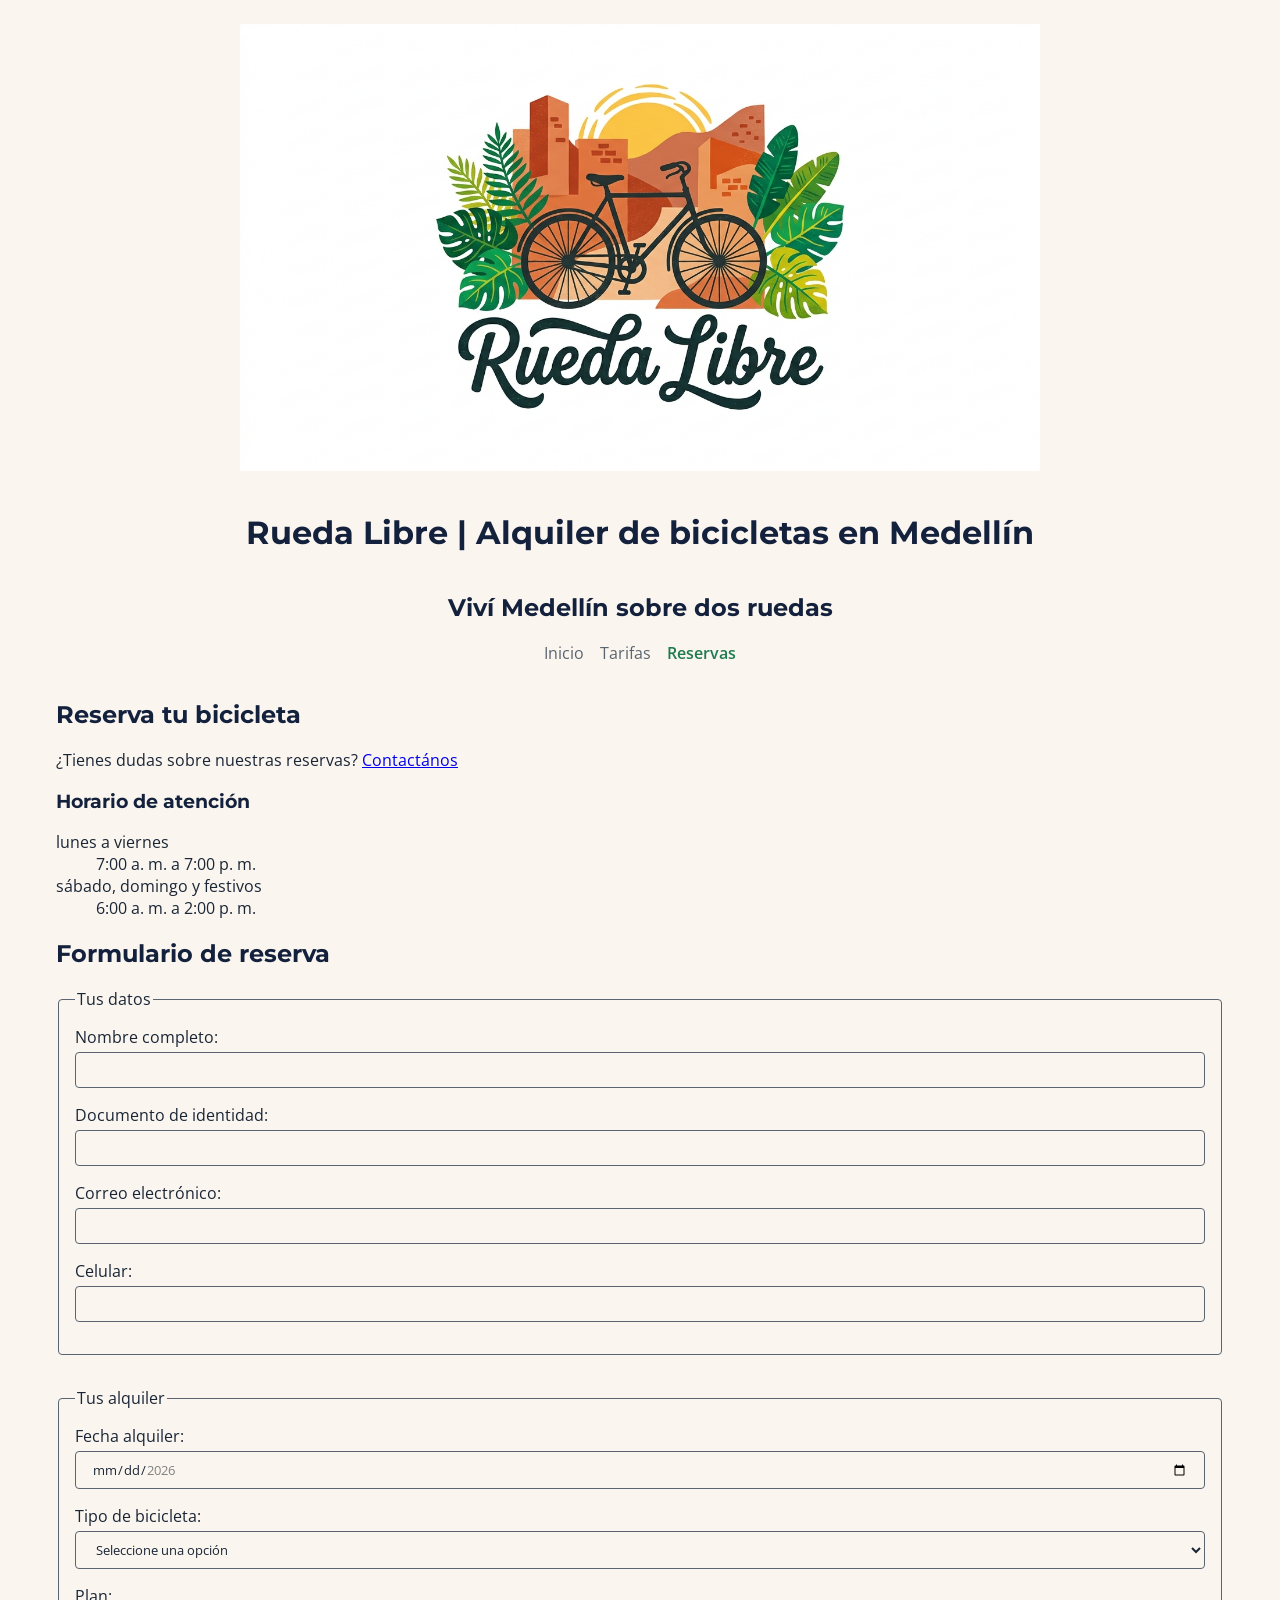
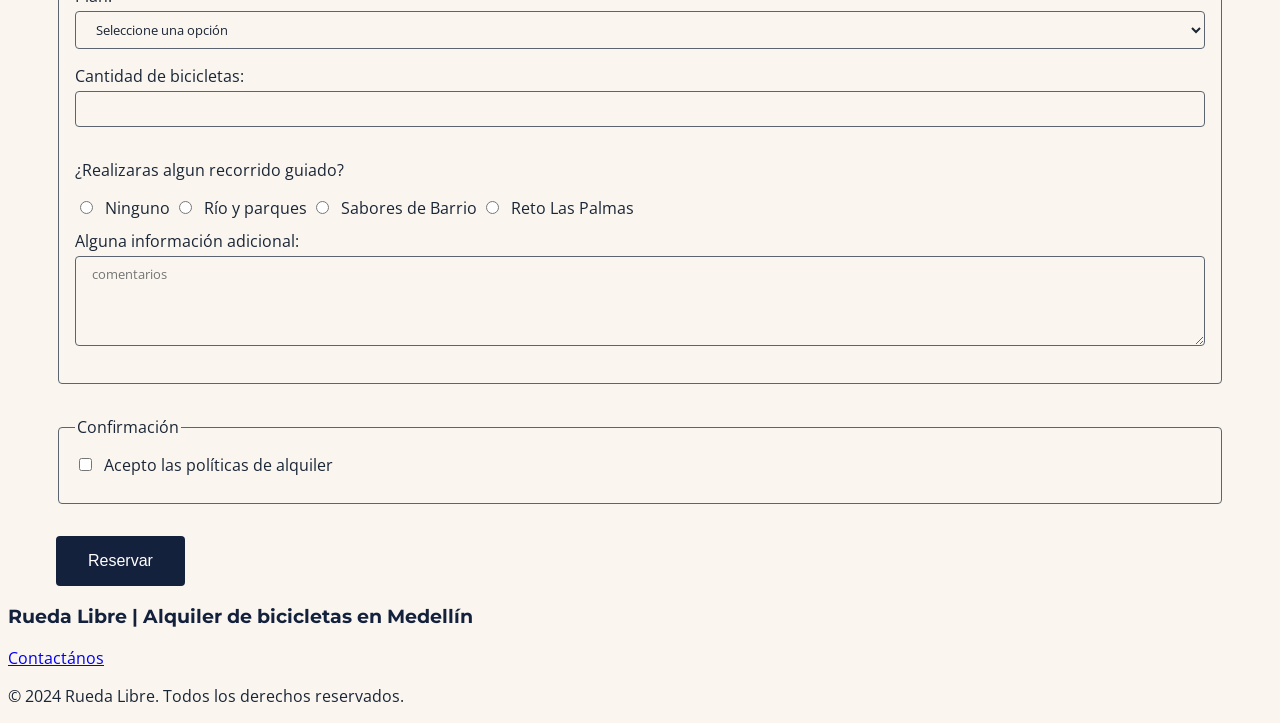
==== paginas/reservas.html @ 7e4975de "style: box-sizing, portada relativa, tarjetas de servicios, tablas, formulario, nav horizontal" ====
<!DOCTYPE html>
<html lang="es">
<head>
    <meta charset="UTF-8">
    <meta name="viewport" content="width=device-width, initial-scale=1.0">
    <meta name="description" content="Reservas de alquiler de bicicletas en Medellín">
    <title>Rueda Libre| Reservas</title>
    
    <!-- fuentes de Google Fonts -->
    <link rel="preconnect" href="https://fonts.googleapis.com">
    <link rel="preconnect" href="https://fonts.gstatic.com" crossorigin>
    <link href="https://fonts.googleapis.com/css2?family=Montserrat:ital,wght@700&family=Open+Sans:ital,wght@400;600&display=swap" rel="stylesheet">
    
    <!-- enlace hoja de estilos -->
    <link rel="stylesheet" href="../css/styles.css">
</head>
<body>
    <header class="portadasecundaria">
        <div>
            <img src="../img/logo.jpeg" alt="" class="logo">
        </div>
        <h1>Rueda Libre | Alquiler de bicicletas en Medellín</h1>
        <h2>Viví Medellín sobre dos ruedas</h2>
        <nav id="menu">
            <ul>
                <li><a href="../index.html">Inicio</a></li>
                <li><a href="../paginas/tarifas.html">Tarifas</a></li>
                <li><a href="../paginas/reservas.html" class="activo">Reservas</a></li>
            </ul>
        </nav>
    </header>

    <main>
        <section>
            <header>
                <h2>Reserva tu bicicleta</h2>
            </header>
            <p>¿Tienes dudas sobre nuestras reservas? <a href="mailto:info@ruedalibre.com">Contactános</a></p>
            <h3>Horario de atención</h3>
            <dl>
                <dt>lunes a viernes</dt>
                <dd>7:00 a. m. a 7:00 p. m.</dd>
                <dt>sábado, domingo y festivos</dt>
                <dd>6:00 a. m. a 2:00 p. m.</dd>
            </dl>
        </section>
        <section>
            <header>
                <h2>Formulario de reserva</h2>
            </header>
            <form method="post" action="#">
                <fieldset>
                    <legend>Tus datos</legend>
                    <label for="nombre">Nombre completo:</label>
                    <input type="text" id="nombre" name="nombre" required minlength="3"><br>
                    <label for="documento">Documento de identidad:</label>
                    <input type="text" inputmode="numeric" id="documento" name="documento" required minlength="6" maxlength="10" pattern="[0-9]{6,10}" title="Debe tener entre 6 y 10 dígitos numéricos"><br>
                    <label for="email">Correo electrónico:</label>
                    <input type="email" id="email" name="email" required>
                    <label for="celular">Celular:</label>
                    <input type="tel" id="celular" name="celular" required maxlength="10" pattern="3[0-9]{9}" title="Debe comenzar con 3 y tener 10 dígitos numéricos">
                </fieldset>
                 <fieldset>
                    <legend>Tus alquiler</legend>
                    <label for="fecha">Fecha alquiler:</label>
                    <input type="date" id="fecha" name="fecha" required min="2026-11-01" max="2026-12-31"><br>
                    <label for="bicicleta">Tipo de bicicleta:</label>
                    <select id="bicicleta" name="bicicleta" required>
                    <option value="">Seleccione una opción</option>
                    <option value="urbana">Bicicleta urbana</option>
                    <option value="montaña">Bicicleta de montaña</option>
                    <option value="electrica">Bicicleta eléctrica</option>
                    </select><br>
                    <label for="plan">Plan:</label>
                    <select id="plan" name="plan" required>
                    <option value="">Seleccione una opción</option>
                    <option value="hora">Plan por hora</option>
                    <option value="mediodia">Plan por medio día (4h)</option>
                    <option value="dia">Plan por día</option>
                    </select>
                    <label for="cantidad">Cantidad de bicicletas:</label>
                    <input type="number" id="cantidad" name="cantidad" required min="1" max="6"><br>
                    
                    <p>¿Realizaras algun recorrido guiado?</p>
                    <input type="radio" id="ninguno" name="recorrido" value="ninguno" required>
                    <label for="ninguno">Ninguno</label>
                    <input type="radio" id="rioyparques" name="recorrido" value="rioyparques">
                    <label for="rioyparques">Río y parques</label>
                    <input type="radio" id="SaboresdeBarrio" name="recorrido" value="SaboresdeBarrio">
                    <label for="SaboresdeBarrio">Sabores de Barrio</label>
                    <input type="radio" id="RetoLasPalmas" name="recorrido" value="RetoLasPalmas">
                    <label for="RetoLasPalmas">Reto Las Palmas</label>

                    <label for="Comentarios">Alguna información adicional:</label>
                    <textarea id="Comentarios" name="comentarios" rows="4" cols="50" placeholder="comentarios" maxlength="300"></textarea>
                </fieldset>
                <fieldset>
                    <legend>Confirmación</legend>
                    <input type="checkbox" id="confirmacion" name="confirmacion" value="acepto" required title="Debes aceptar las políticas de alquiler para continuar">
                    <label for="confirmacion">Acepto las políticas de alquiler</label>
                </fieldset>
                <button type="submit">Reservar</button>

    </main>

    <footer>
        
        <h3>Rueda Libre | Alquiler de bicicletas en Medellín</h3>
        <p><a href="mailto:info@ruedalibre.com">Contactános</a></p>
        <p>© 2024 Rueda Libre. Todos los derechos reservados.</p>
        
    </footer>
    
</body>
</html>
---- css/styles.css ----
:root {
  /* Colores */
  --color-fondo: #FAF6EF;
  --color-titulos: #14213D;
  --color-texto-principal: #1A2536;
  --color-boton-principal: #1E7A4F;
  --color-boton-secundario: #F39A2B;
  --color-enlaces: #5B6470;
  --color-texto-secundario: #5B6470;

  /* familias tipográficas */
  --fuente-titulos: "Montserrat", sans-serif;
  --fuente-textos: "Open Sans", sans-serif;

  /* Espaciado: tres tamaños en rem */
  --espacio-pequeno: 0.5rem;
  --espacio-mediano: 1rem;
  --espacio-grande: 2rem;
}

*, *::before, *::after {
  box-sizing: border-box;
}

body {
    font-family: var(--fuente-textos);
    font-weight: 400;
    color: var(--color-texto-principal);
    background-color: var(--color-fondo);
}

/* limita el ancho del main y lo centra */
main{
    max-width: 75rem;
    margin-left: auto;
    margin-right: auto;
    padding-left: var(--espacio-mediano);
    padding-right: var(--espacio-mediano);
}

.portada{
    min-height: 70vh; /* limita el ancho del main y lo centra */
    display: flex;
    flex-direction: column;
    justify-content: space-between;
    align-items: center;
    padding: var(--espacio-grande) 0;
    text-align: center;
}

.logo{
    max-width: 50rem;
    height: auto;
    margin-bottom: var(--espacio-mediano);
}

.portadasecundaria{
    display: flex;
    flex-direction: column;
    justify-content: space-between;
    align-items: center;
    padding: var(--espacio-mediano) 0;
    text-align: center;
}

h1, h2, h3, h4, h5, h6 {
    font-family: var(--fuente-titulos);
    font-weight: 700;
    color: var(--color-titulos);
}

/* estilizacion del menu nav */
#menu ul {
  display: flex;
  flex-direction: row;
  justify-content: center;
  align-items: center;
  gap: var(--espacio-mediano);
  list-style: none;
  padding: 0;
  margin: 0;
}

#menu a { 
    color: var(--color-enlaces);
    text-decoration: none;
    transition: color 0.3s ease;
 }

#menu a.activo { 
    color: var(--color-boton-principal); 
    font-weight: 600; 
}

#menu a:hover { 
    color: var(--color-boton-principal); 
}

#menu a:focus{
    outline: 2px solid var(--color-boton-principal);
    outline-offset: 3px;
    color: var(--color-boton-principal);
}

/* tarjetas de servicio */
.servicio {
  border: 3px solid var(--color-boton-principal); 
  border-radius: 8px;                             
  padding: var(--espacio-mediano);                
  margin-bottom: var(--espacio-grande);           
  background-color: var(--color-fondo);
  overflow: hidden;                               /* Asegura que los elementos internos respeten los bordes redondeados */
  box-shadow: 0 4px 6px rgba(0, 0, 0, 0.05);      /* sombra ligera para darle profundidad */
}

.servicio img{
  width: 100%;       /* Ocupa todo el ancho de la tarjeta */
  height: auto;      /* Mantiene la proporción para que no se deforme */
  display: block;
  border-radius: 4px; 
  margin-bottom: var(--espacio-pequeno); /* Separación entre la imagen y el texto de la tarjeta */
}

/* tablas*/
table {
  width: 100%;
  border-collapse: collapse; /* Une los bordes dobles de la tabla en una sola línea*/
  margin-bottom: var(--espacio-grande);
  font-family: inherit; /* Hereda la fuente del body */
}

th, td {
  padding: var(--espacio-pequeno) var(--espacio-mediano);
  border: 1px solid var(--color-texto-secundario);       
  text-align: center;                                   
}

th {
  background-color: var(--color-titulos);
  color: #fff;                                        
  font-weight: bold;
}

caption {
  display: none;
}

/* Reservar ahora */

.btn-reservar {
    display: inline-block;
    padding: var(--espacio-pequeno) var(--espacio-mediano);
    background-color: var(--color-boton-principal);
    color: #fff;
    text-decoration: none;
    font-weight: 600;
    border-radius: 4px;
    transition: background-color 0.3s ease;
}

.btn-reservar:hover {
    background-color: var(--color-boton-secundario);
    color: var(--color-texto-principal);
    transform: traslateY(-2px);
}

.btn-reservar:focus {
    outline: 2px solid var(--color-boton-principal);
    outline-offset: 3px;
    background-color: var(--color-boton-secundario);
    color: var(--color-texto-principal);
}

/* campos formulario */
input, select, textarea {
    width: 100%;
    padding: var(--espacio-pequeno) var(--espacio-mediano);
    margin-bottom: var(--espacio-mediano);
    border: 1px solid var(--color-texto-secundario);
    border-radius: 4px;
    font-family: var(--fuente-textos);
    background-color: var(--color-fondo);
    color: var(--color-texto-principal);
    transition: border-color 0.3s ease, box-shadow 0.3s ease;    
}

input[type="radio"],
input[type="checkbox"] {
  width: auto;
  margin-right: 8px; /* Espacio entre el circulito y el texto */
  cursor: pointer;
}

input:focus, textarea:focus, select:focus {
  outline: none; /* Quitamos el contorno por defecto del navegador */
  border-color: var(--color-boton-principal);
  box-shadow: 0 0 0 3px rgba(30, 122, 79, 0.2); /* Sombra exterior de reemplazo */
}

label {
  display: block;
  margin-bottom: 0.25rem;
}

input[type="radio"] + label,
input[type="checkbox"] + label {
  display: inline;
  font-weight: normal; 
}


fieldset {
  margin-bottom: var(--espacio-grande);
  padding: var(--espacio-mediano);
  border: 1px solid var(--color-texto-secundario);
  border-radius: 4px;
}

button[type="submit"] {
  padding: var(--espacio-mediano) var(--espacio-grande);
  background-color: var(--color-titulos);
  color: #FFFFFF;
  border: none;
  border-radius: 4px;
  font-size: 1rem;
  cursor: pointer;
}
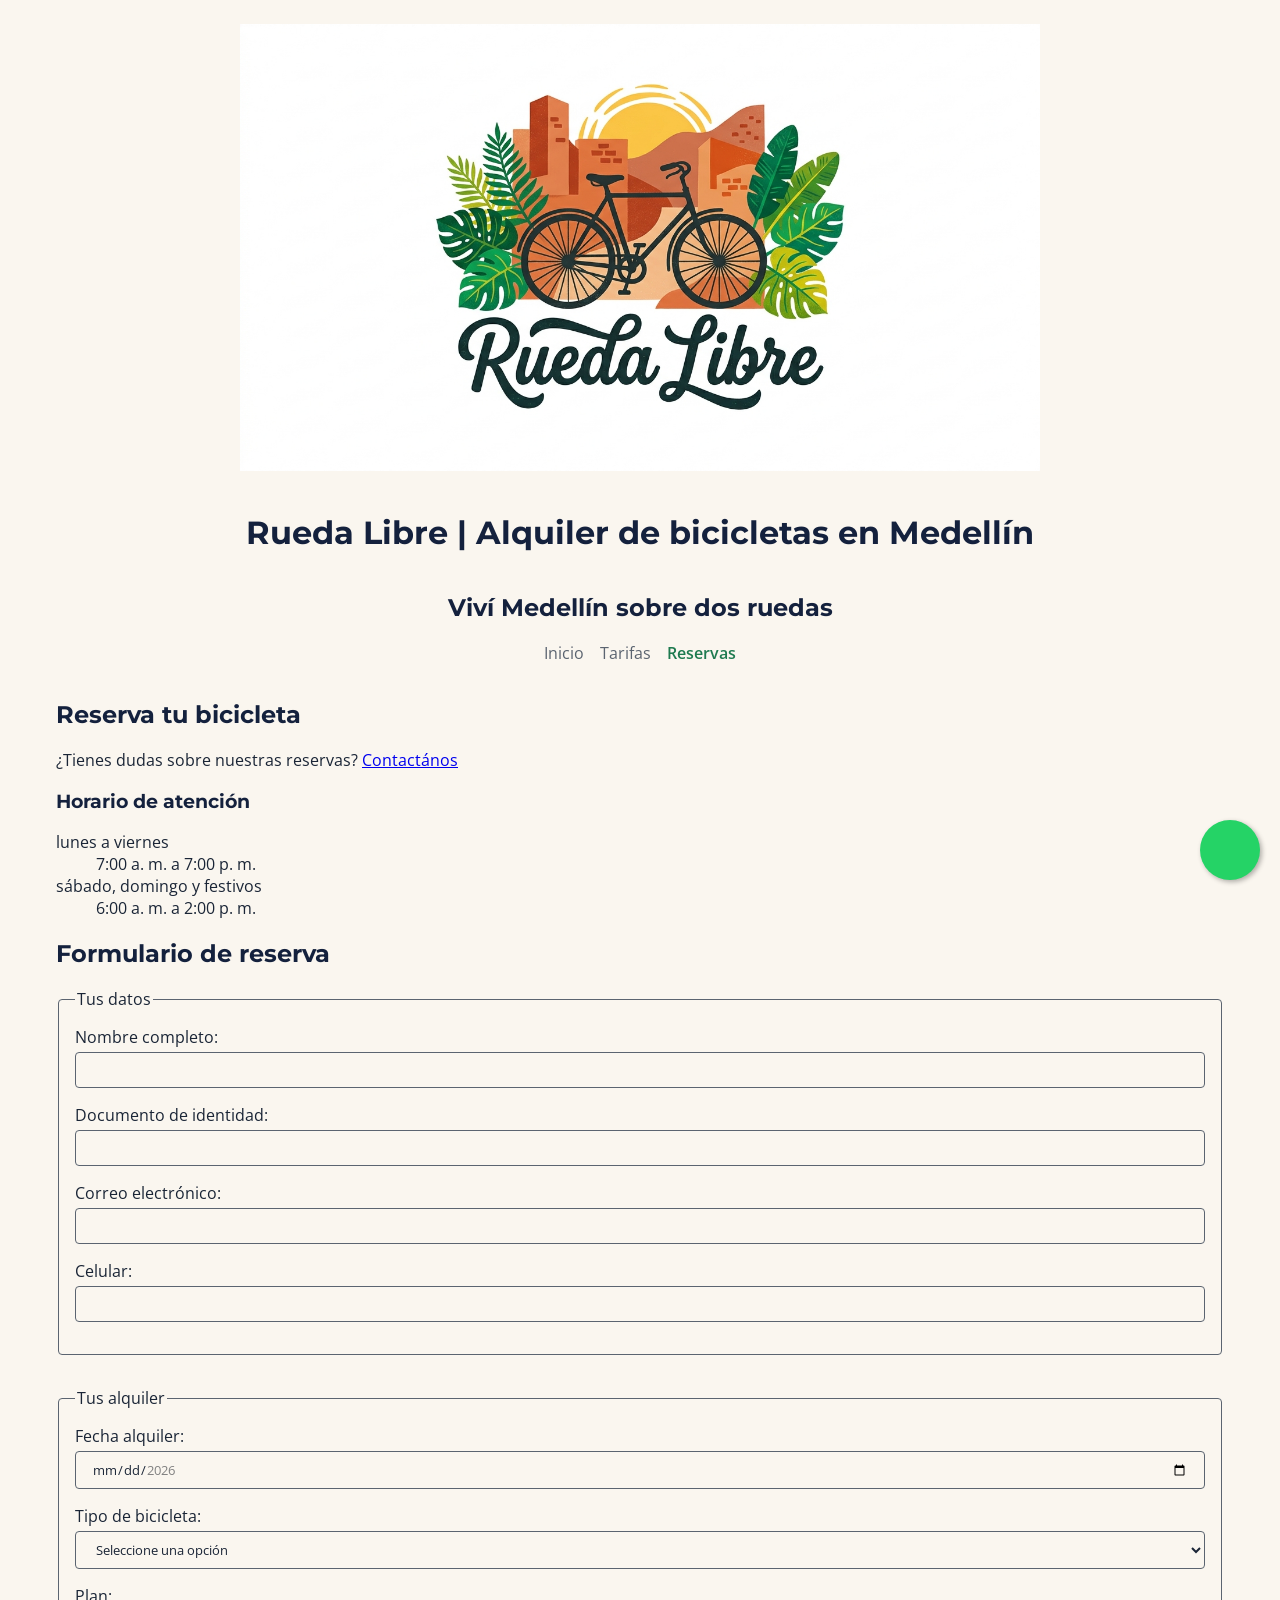
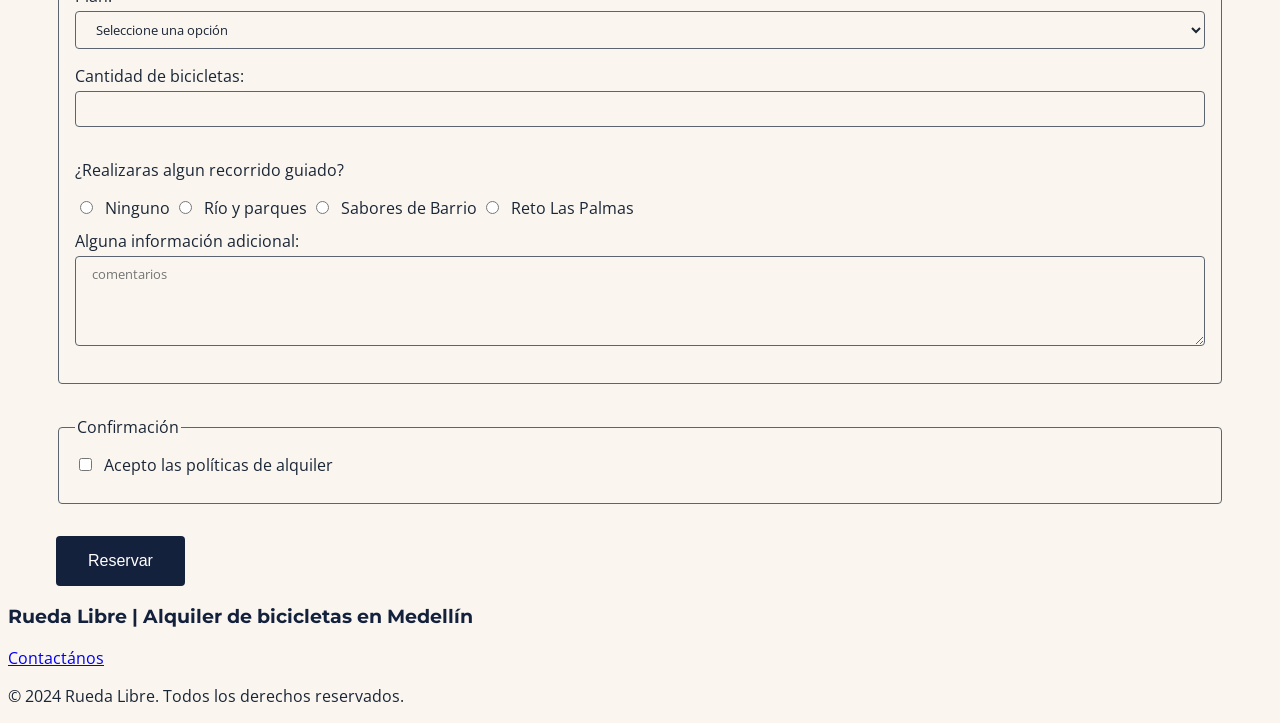
==== commit bd3b829b: "style:etiqueta nuevo, btn-whatsapp, ajustes finales lanzamiento" ====
--- a/paginas/reservas.html
+++ b/paginas/reservas.html
@@ -100,16 +100,12 @@
                     <label for="confirmacion">Acepto las políticas de alquiler</label>
                 </fieldset>
                 <button type="submit">Reservar</button>
-
     </main>
-
+    <a href="https://wa.me/573000000000" target="_blank" class="btn-whatsapp" rel="noopener noreferrer"><i class="fab fa-whatsapp"></i></a>
     <footer>
-        
         <h3>Rueda Libre | Alquiler de bicicletas en Medellín</h3>
         <p><a href="mailto:info@ruedalibre.com">Contactános</a></p>
         <p>© 2024 Rueda Libre. Todos los derechos reservados.</p>
-        
     </footer>
-    
 </body>
 </html>
--- a/css/styles.css
+++ b/css/styles.css
@@ -132,7 +132,7 @@
 th, td {
   padding: var(--espacio-pequeno) var(--espacio-mediano);
   border: 1px solid var(--color-texto-secundario);       
-  text-align: center;                                   
+  text-align: left;                                   
 }
 
 th {
@@ -143,6 +143,26 @@
 
 caption {
   display: none;
+}
+
+#celda_bicicleta_electrica {
+ position: relative;
+ display: flex;
+ align-items: center;
+ justify-content: space-between;
+}
+
+#nuevo {
+  display: inline-block;
+  padding: var(--espacio-pequeno) var(--espacio-mediano);
+  background-color: var(--color-boton-secundario);
+  position: static;
+  transform: none; 
+  text-decoration: none;
+  font-weight: 600;
+  border-radius: 4px;
+  transition: background-color 0.3s ease;
+
 }
 
 /* Reservar ahora */
@@ -171,6 +191,37 @@
     color: var(--color-texto-principal);
 }
 
+.btn-whatsapp {
+    position: fixed;
+    width: 60px;
+    height: 60px;
+    bottom: 20px;
+    right: 20px;
+    background-color: #25d366; /* Color oficial de WhatsApp */
+    color: #ffffff;
+    border-radius: 50%;
+    text-align: center;
+    font-size: 35px;
+    box-shadow: 2px 2px 5px rgba(0, 0, 0, 0.3);
+    z-index: 1000; /* Asegura que esté por encima de otros elementos */
+    display: flex;
+    align-items: center;
+    justify-content: center;
+    text-decoration: none;
+    transition: all 0.3s ease;
+}
+
+.btn-whatsapp:hover {
+    background-color: var(--color-boton-secundario); 
+    transform: translateY(-2px);  /* Efecto de elevación */
+}
+
+.btn-whatsapp:focus {
+    outline: 2px solid var(--color-boton-principal);
+    outline-offset: 3px;
+    background-color: var(--color-boton-secundario);
+}
+
 /* campos formulario */
 input, select, textarea {
     width: 100%;
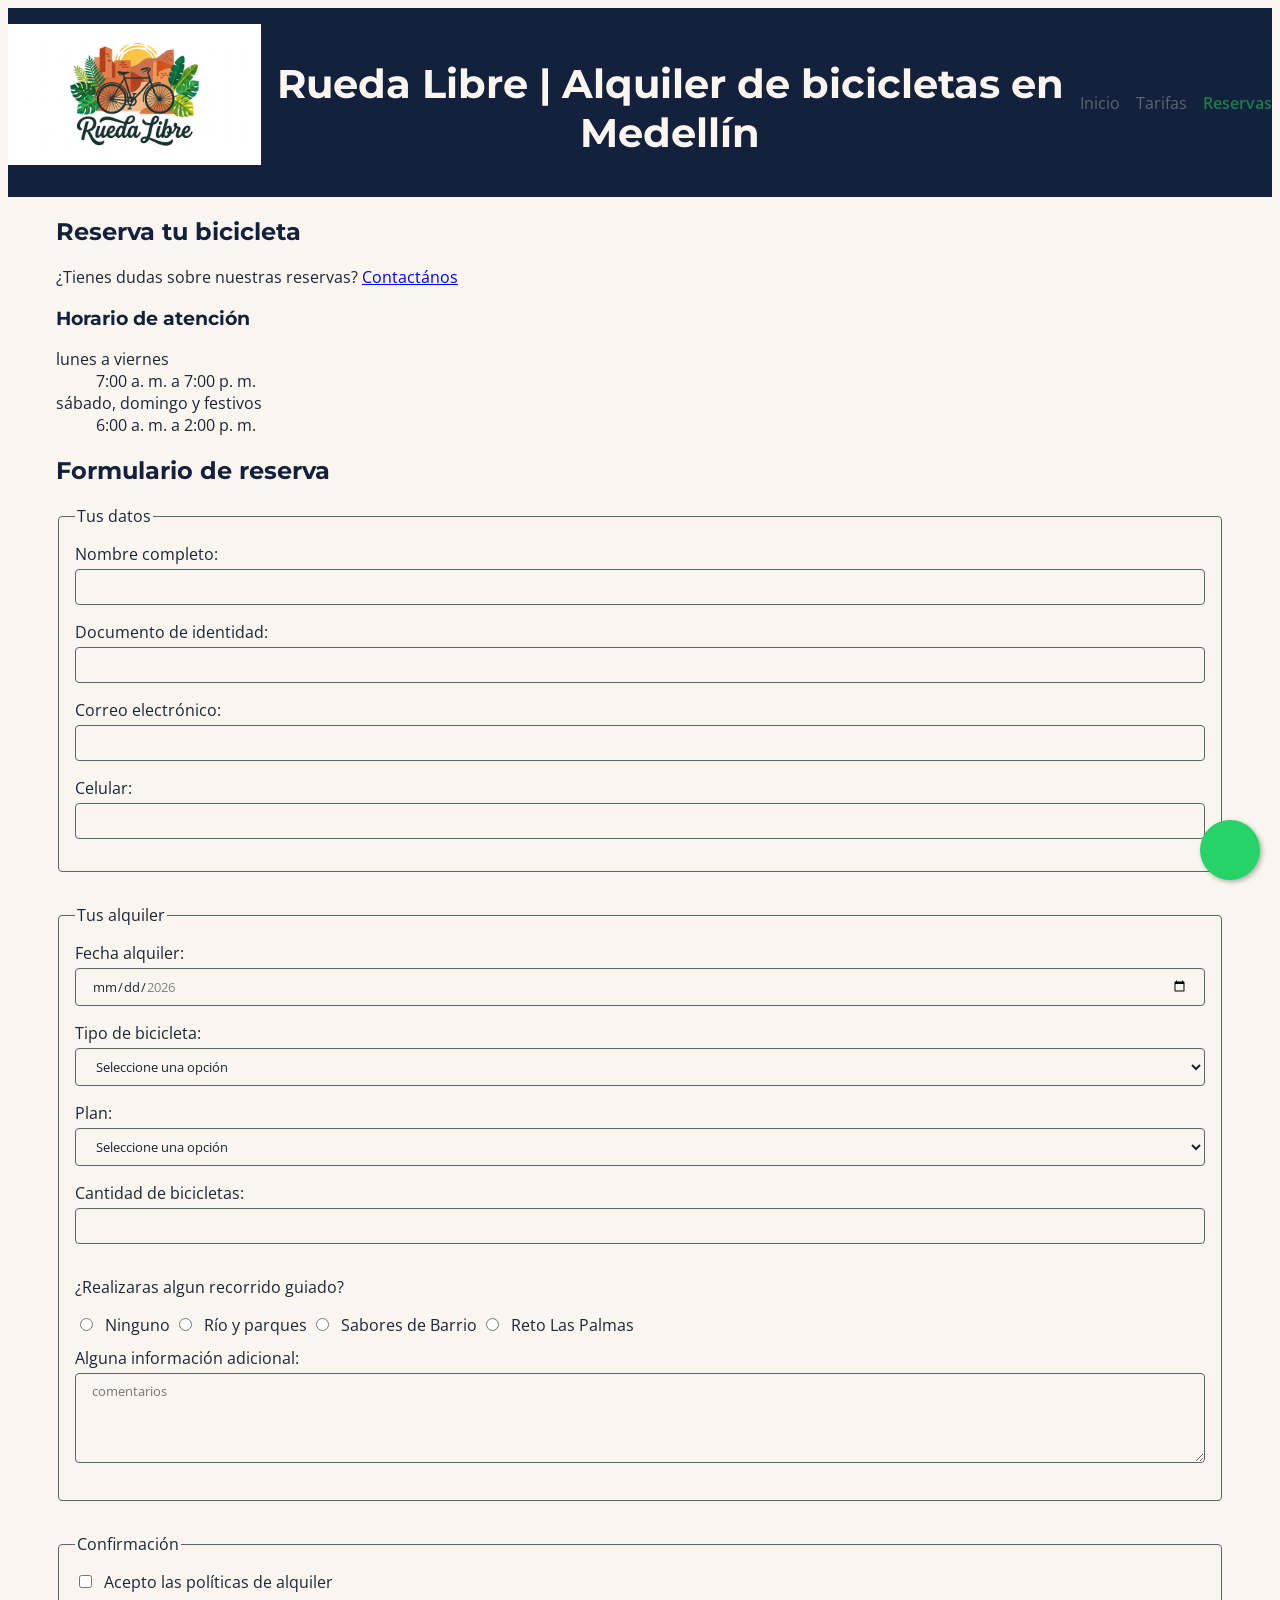
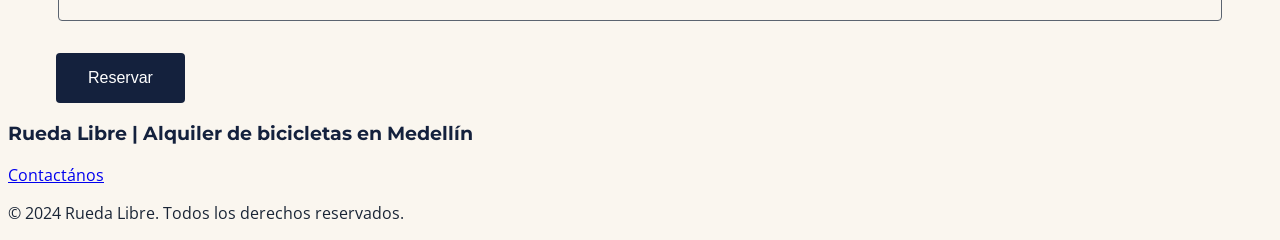
==== commit d0dbdb26: "style:portada" ====
--- a/paginas/reservas.html
+++ b/paginas/reservas.html
@@ -16,11 +16,8 @@
 </head>
 <body>
     <header class="portadasecundaria">
-        <div>
-            <img src="../img/logo.jpeg" alt="" class="logo">
-        </div>
+        <img src="../img/logo.jpeg" alt="" class="logo">
         <h1>Rueda Libre | Alquiler de bicicletas en Medellín</h1>
-        <h2>Viví Medellín sobre dos ruedas</h2>
         <nav id="menu">
             <ul>
                 <li><a href="../index.html">Inicio</a></li>
--- a/css/styles.css
+++ b/css/styles.css
@@ -18,16 +18,26 @@
   --espacio-grande: 2rem;
 }
 
+/* tema tamaños */
 *, *::before, *::after {
   box-sizing: border-box;
 }
 
+/* cuerpo general*/
 body {
     font-family: var(--fuente-textos);
     font-weight: 400;
     color: var(--color-texto-principal);
     background-color: var(--color-fondo);
 }
+
+/* estilo titulos*/
+h1, h2, h3, h4, h5, h6 {
+    font-family: var(--fuente-titulos);
+    font-weight: 700;
+    color: var(--color-titulos);
+}
+
 
 /* limita el ancho del main y lo centra */
 main{
@@ -38,36 +48,48 @@
     padding-right: var(--espacio-mediano);
 }
 
+/* Portadas principal y secundarias*/
 .portada{
-    min-height: 70vh; /* limita el ancho del main y lo centra */
+    min-height: 50vh; 
     display: flex;
-    flex-direction: column;
-    justify-content: space-between;
+    flex-direction: row;
+    justify-content: space-around;
     align-items: center;
-    padding: var(--espacio-grande) 0;
+    gap: var(--espacio-mediano);
+    padding: var(--espacio-grande) var(--espacio-mediano);
     text-align: center;
+    background-color: var(--color-titulos);
+}
+
+.portada h1{
+    color: #fff;
+    font-size: 2.5rem;
+    margin-bottom: var(--espacio-mediano);
 }
 
 .logo{
-    max-width: 50rem;
+    max-width: 20%;
     height: auto;
     margin-bottom: var(--espacio-mediano);
 }
 
 .portadasecundaria{
     display: flex;
-    flex-direction: column;
-    justify-content: space-between;
+    flex-direction: row;
+    justify-content: space-around;
     align-items: center;
     padding: var(--espacio-mediano) 0;
     text-align: center;
-}
-
-h1, h2, h3, h4, h5, h6 {
-    font-family: var(--fuente-titulos);
-    font-weight: 700;
-    color: var(--color-titulos);
-}
+    background-color: var(--color-titulos);
+}
+
+.portadasecundaria h1{
+    color: var(--color-fondo);
+    font-size: 2.5rem;
+    margin-bottom: var(--espacio-mediano);
+}
+
+
 
 /* estilizacion del menu nav */
 #menu ul {
@@ -145,6 +167,7 @@
   display: none;
 }
 
+/* etiqueta nueva en la tabla */
 #celda_bicicleta_electrica {
  position: relative;
  display: flex;
@@ -165,8 +188,9 @@
 
 }
 
-/* Reservar ahora */
-
+/* Botones*/
+
+/* boton Reservar ahora */
 .btn-reservar {
     display: inline-block;
     padding: var(--espacio-pequeno) var(--espacio-mediano);
@@ -191,6 +215,7 @@
     color: var(--color-texto-principal);
 }
 
+/* boton whatsApp*/
 .btn-whatsapp {
     position: fixed;
     width: 60px;
@@ -222,7 +247,7 @@
     background-color: var(--color-boton-secundario);
 }
 
-/* campos formulario */
+/* Formulario */
 input, select, textarea {
     width: 100%;
     padding: var(--espacio-pequeno) var(--espacio-mediano);
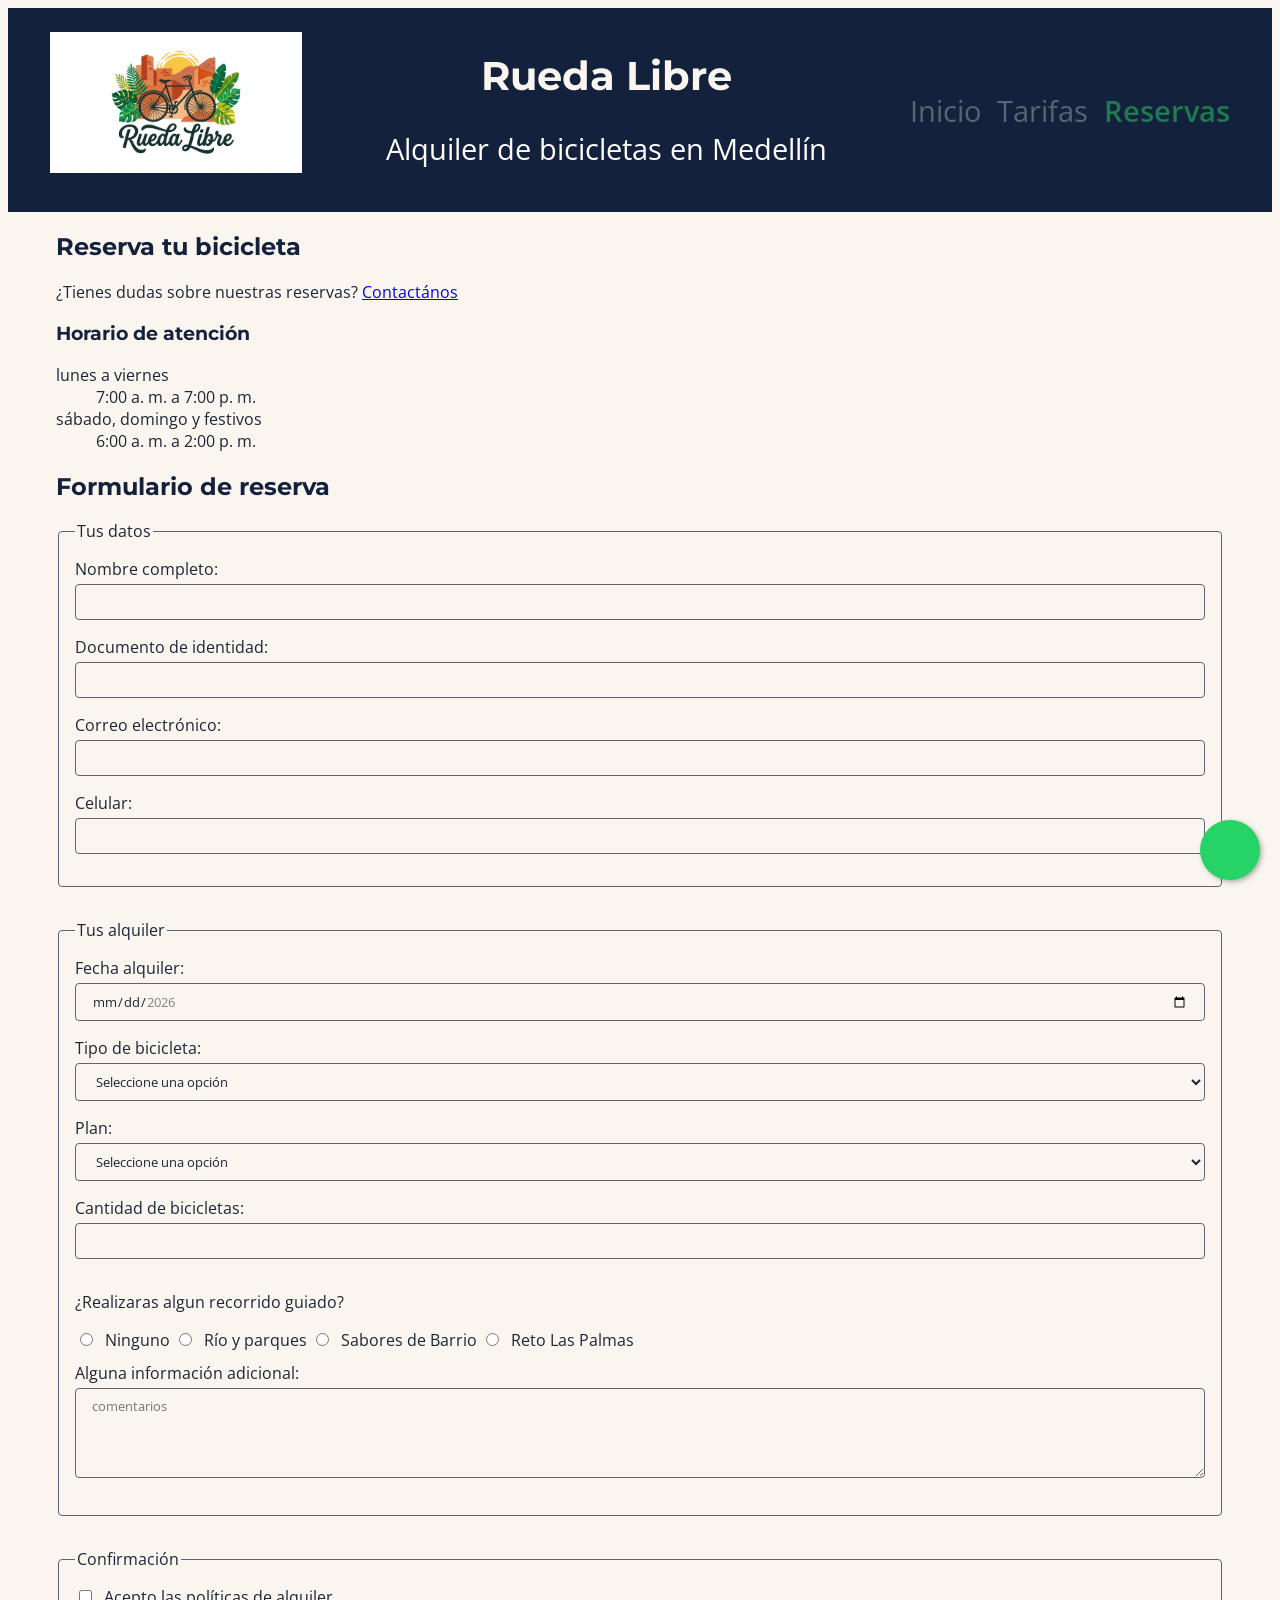
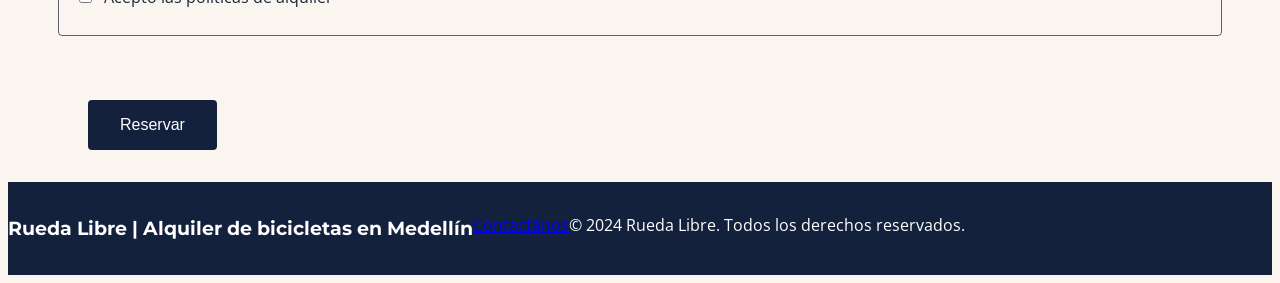
==== commit d77f2aac: "feat(index): tarjetas de nuestra flota con styles" ====
--- a/paginas/reservas.html
+++ b/paginas/reservas.html
@@ -17,7 +17,10 @@
 <body>
     <header class="portadasecundaria">
         <img src="../img/logo.jpeg" alt="" class="logo">
-        <h1>Rueda Libre | Alquiler de bicicletas en Medellín</h1>
+        <div>
+            <h1>Rueda Libre </h1>
+            <p>Alquiler de bicicletas en Medellín</p>
+        </div>     
         <nav id="menu">
             <ul>
                 <li><a href="../index.html">Inicio</a></li>
--- a/css/styles.css
+++ b/css/styles.css
@@ -46,6 +46,22 @@
     margin-right: auto;
     padding-left: var(--espacio-mediano);
     padding-right: var(--espacio-mediano);
+}
+
+/*Organizacion footer*/
+footer{
+  display:flex;
+  flex-direction: row;
+  justify-content: flex-start;
+  align-items: flex-start;
+  padding: var(--espacio-mediano) 0;
+  text-align: center;
+  background-color: var(--color-titulos);
+  color:#fff  
+}
+
+footer h3{
+  color: #fff;
 }
 
 /* Portadas principal y secundarias*/
@@ -59,11 +75,13 @@
     padding: var(--espacio-grande) var(--espacio-mediano);
     text-align: center;
     background-color: var(--color-titulos);
+    color: #fff;
+    font-size: 1.8rem;
 }
 
 .portada h1{
     color: #fff;
-    font-size: 2.5rem;
+    font-size: 8rem;
     margin-bottom: var(--espacio-mediano);
 }
 
@@ -81,6 +99,8 @@
     padding: var(--espacio-mediano) 0;
     text-align: center;
     background-color: var(--color-titulos);
+    color: #fff;
+    font-size: 1.8rem;
 }
 
 .portadasecundaria h1{
@@ -101,6 +121,7 @@
   list-style: none;
   padding: 0;
   margin: 0;
+  flex-wrap: wrap;
 }
 
 #menu a { 
@@ -124,7 +145,7 @@
     color: var(--color-boton-principal);
 }
 
-/* tarjetas de servicio */
+/* tarjetas de servicios */
 .servicio {
   border: 3px solid var(--color-boton-principal); 
   border-radius: 8px;                             
@@ -141,6 +162,42 @@
   display: block;
   border-radius: 4px; 
   margin-bottom: var(--espacio-pequeno); /* Separación entre la imagen y el texto de la tarjeta */
+}
+
+/*tarjetas de la flota*/
+#flota {
+    display: grid;
+    grid-template-columns: repeat(auto-fit, minmax(250px, 1fr)); 
+    gap: var(--espacio-mediano); 
+    padding: var(--espacio-grande) var(--espacio-mediano);
+}
+
+#flota article {
+    display: flex;
+    flex-direction: column;
+    justify-content: space-between;
+    border: 3px solid var(--color-boton-principal); 
+    border-radius: 8px; 
+    padding: var(--espacio-mediano); 
+    background-color: var(--color-fondo);
+    overflow: hidden; /*oculte todo el contenido que se desborde*/
+    box-shadow: 0 4px 6px rgba(0, 0, 0, 0.05); 
+}
+
+#flota img {
+    width: 100%; 
+    height: 200px; 
+    border-radius: 4px; 
+    margin-bottom: var(--espacio-pequeno); 
+}
+
+#flota a {
+    display: inline-block;
+    width: 100%;
+    text-align: center;
+    padding: var(--espacio-pequeno) var(--espacio-mediano);
+
+
 }
 
 /* tablas*/
@@ -300,4 +357,5 @@
   border-radius: 4px;
   font-size: 1rem;
   cursor: pointer;
+  margin:var(--espacio-grande)
 }
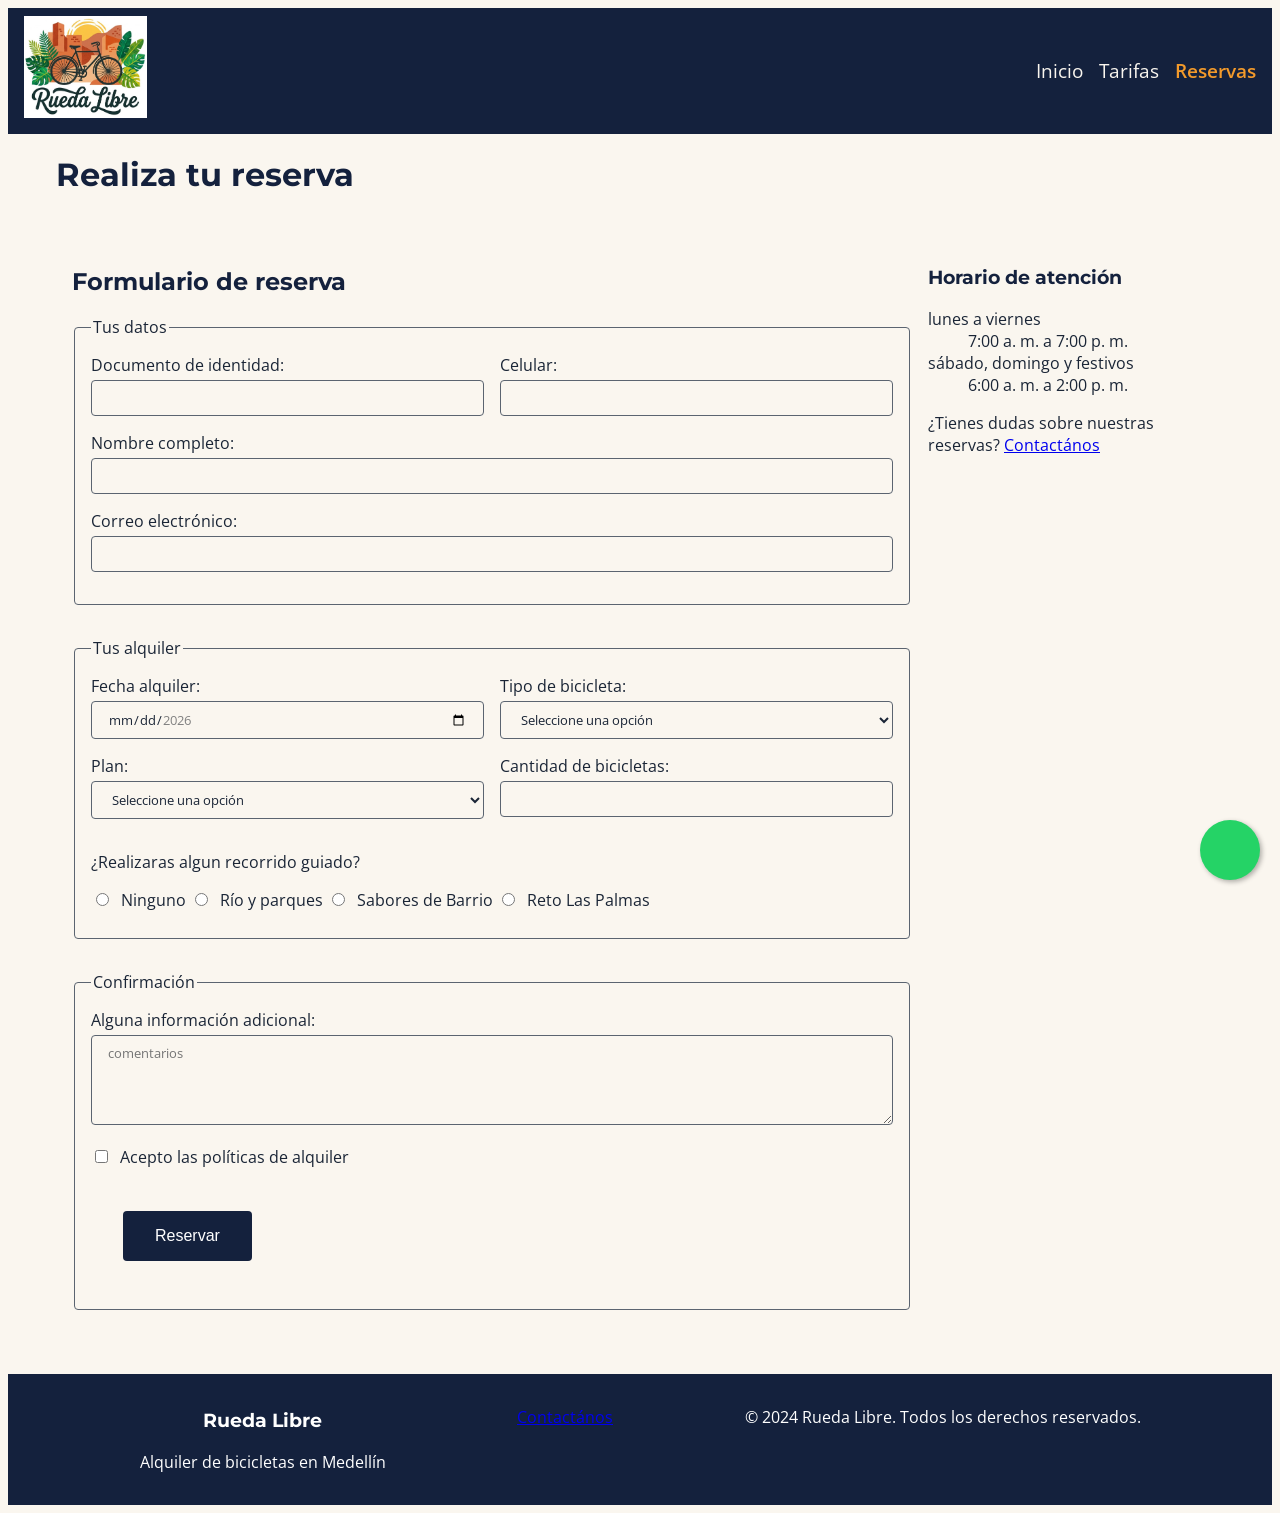
==== commit 62ac4a5f: "style: portada en 2 columnas, galeria de rutas, reserva 2 columnas, formulario agrupando campos pequ" ====
--- a/paginas/reservas.html
+++ b/paginas/reservas.html
@@ -15,12 +15,8 @@
     <link rel="stylesheet" href="../css/styles.css">
 </head>
 <body>
-    <header class="portadasecundaria">
+    <header class="header-principal">
         <img src="../img/logo.jpeg" alt="" class="logo">
-        <div>
-            <h1>Rueda Libre </h1>
-            <p>Alquiler de bicicletas en Medellín</p>
-        </div>     
         <nav id="menu">
             <ul>
                 <li><a href="../index.html">Inicio</a></li>
@@ -31,79 +27,102 @@
     </header>
 
     <main>
-        <section>
-            <header>
-                <h2>Reserva tu bicicleta</h2>
-            </header>
-            <p>¿Tienes dudas sobre nuestras reservas? <a href="mailto:info@ruedalibre.com">Contactános</a></p>
-            <h3>Horario de atención</h3>
-            <dl>
-                <dt>lunes a viernes</dt>
-                <dd>7:00 a. m. a 7:00 p. m.</dd>
-                <dt>sábado, domingo y festivos</dt>
-                <dd>6:00 a. m. a 2:00 p. m.</dd>
-            </dl>
-        </section>
-        <section>
-            <header>
-                <h2>Formulario de reserva</h2>
-            </header>
-            <form method="post" action="#">
-                <fieldset>
-                    <legend>Tus datos</legend>
-                    <label for="nombre">Nombre completo:</label>
-                    <input type="text" id="nombre" name="nombre" required minlength="3"><br>
-                    <label for="documento">Documento de identidad:</label>
-                    <input type="text" inputmode="numeric" id="documento" name="documento" required minlength="6" maxlength="10" pattern="[0-9]{6,10}" title="Debe tener entre 6 y 10 dígitos numéricos"><br>
-                    <label for="email">Correo electrónico:</label>
-                    <input type="email" id="email" name="email" required>
-                    <label for="celular">Celular:</label>
-                    <input type="tel" id="celular" name="celular" required maxlength="10" pattern="3[0-9]{9}" title="Debe comenzar con 3 y tener 10 dígitos numéricos">
-                </fieldset>
-                 <fieldset>
-                    <legend>Tus alquiler</legend>
-                    <label for="fecha">Fecha alquiler:</label>
-                    <input type="date" id="fecha" name="fecha" required min="2026-11-01" max="2026-12-31"><br>
-                    <label for="bicicleta">Tipo de bicicleta:</label>
-                    <select id="bicicleta" name="bicicleta" required>
-                    <option value="">Seleccione una opción</option>
-                    <option value="urbana">Bicicleta urbana</option>
-                    <option value="montaña">Bicicleta de montaña</option>
-                    <option value="electrica">Bicicleta eléctrica</option>
-                    </select><br>
-                    <label for="plan">Plan:</label>
-                    <select id="plan" name="plan" required>
-                    <option value="">Seleccione una opción</option>
-                    <option value="hora">Plan por hora</option>
-                    <option value="mediodia">Plan por medio día (4h)</option>
-                    <option value="dia">Plan por día</option>
-                    </select>
-                    <label for="cantidad">Cantidad de bicicletas:</label>
-                    <input type="number" id="cantidad" name="cantidad" required min="1" max="6"><br>
-                    
-                    <p>¿Realizaras algun recorrido guiado?</p>
-                    <input type="radio" id="ninguno" name="recorrido" value="ninguno" required>
-                    <label for="ninguno">Ninguno</label>
-                    <input type="radio" id="rioyparques" name="recorrido" value="rioyparques">
-                    <label for="rioyparques">Río y parques</label>
-                    <input type="radio" id="SaboresdeBarrio" name="recorrido" value="SaboresdeBarrio">
-                    <label for="SaboresdeBarrio">Sabores de Barrio</label>
-                    <input type="radio" id="RetoLasPalmas" name="recorrido" value="RetoLasPalmas">
-                    <label for="RetoLasPalmas">Reto Las Palmas</label>
-
-                    <label for="Comentarios">Alguna información adicional:</label>
-                    <textarea id="Comentarios" name="comentarios" rows="4" cols="50" placeholder="comentarios" maxlength="300"></textarea>
-                </fieldset>
-                <fieldset>
-                    <legend>Confirmación</legend>
-                    <input type="checkbox" id="confirmacion" name="confirmacion" value="acepto" required title="Debes aceptar las políticas de alquiler para continuar">
-                    <label for="confirmacion">Acepto las políticas de alquiler</label>
-                </fieldset>
-                <button type="submit">Reservar</button>
+        <h1>Realiza tu reserva</h1>
+        <section id="reservas">
+            <section>
+                <header>
+                    <h2>Formulario de reserva</h2>
+                </header>
+                <form method="post" action="#">
+                    <fieldset>
+                        <legend>Tus datos</legend>
+                        <div class="fila-formulario">
+                            <div class="campo">
+                                <label for="documento">Documento de identidad:</label>
+                                <input type="text" inputmode="numeric" id="documento" name="documento" required minlength="6" maxlength="10" pattern="[0-9]{6,10}" title="Debe tener entre 6 y 10 dígitos numéricos">
+                            </div>
+                            <div class="campo">
+                                <label for="celular">Celular:</label>
+                                <input type="tel" id="celular" name="celular" required maxlength="10" pattern="3[0-9]{9}" title="Debe comenzar con 3 y tener 10 dígitos numéricos">
+                            </div>
+                        </div>
+                        <label for="nombre">Nombre completo:</label>
+                        <input type="text" id="nombre" name="nombre" required minlength="3"><br>
+                        <label for="email">Correo electrónico:</label>
+                        <input type="email" id="email" name="email" required>
+                    </fieldset>
+                    <fieldset>
+                        <legend>Tus alquiler</legend>
+                        <div class="fila-formulario">
+                            <div class="campo">
+                                <label   label for="fecha">Fecha alquiler:</label>
+                                <input type="date" id="fecha" name="fecha" required min="2026-11-01" max="2026-12-31"><br>
+                            </div>
+                            <div class="campo">
+                                <label for="bicicleta">Tipo de bicicleta:</label>
+                                <select id="bicicleta" name="bicicleta" required>
+                                <option value="">Seleccione una opción</option>
+                                <option value="urbana">Bicicleta urbana</option>
+                                <option value="montaña">Bicicleta de montaña</option>
+                                <option value="electrica">Bicicleta eléctrica</option>
+                                </select><br>
+                            </div>
+                        </div>
+                        <div class="fila-formulario">
+                            <div class="campo">
+                                <label for="plan">Plan:</label>
+                                <select id="plan" name="plan" required>
+                                <option value="">Seleccione una opción</option>
+                                <option value="hora">Plan por hora</option>
+                                <option value="mediodia">Plan por medio día (4h)</option>
+                                <option value="dia">Plan por día</option>
+                                </select>
+                            </div>
+                            <div class="campo">
+                                <label for="cantidad">Cantidad de bicicletas:</label>
+                                <input type="number" id="cantidad" name="cantidad" required min="1" max="6">
+                            </div>
+                        </div>  
+                        <p>¿Realizaras algun recorrido guiado?</p>
+                        <input type="radio" id="ninguno" name="recorrido" value="ninguno" required>
+                        <label for="ninguno">Ninguno</label>
+                        <input type="radio" id="rioyparques" name="recorrido" value="rioyparques">
+                        <label for="rioyparques">Río y parques</label>
+                        <input type="radio" id="SaboresdeBarrio" name="recorrido" value="SaboresdeBarrio">
+                        <label for="SaboresdeBarrio">Sabores de Barrio</label>
+                        <input type="radio" id="RetoLasPalmas" name="recorrido" value="RetoLasPalmas">
+                        <label for="RetoLasPalmas">Reto Las Palmas</label>
+                    </fieldset>
+                    <fieldset>
+                        <legend>Confirmación</legend>
+                        <label for="Comentarios">Alguna información adicional:</label>
+                        <textarea id="Comentarios" name="comentarios" rows="4" cols="50" placeholder="comentarios" maxlength="300"></textarea>
+                        <input type="checkbox" id="confirmacion" name="confirmacion" value="acepto" required title="Debes aceptar las políticas de alquiler para continuar">
+                        <label for="confirmacion">Acepto las políticas de alquiler</label><br>
+                        <button type="submit">Reservar</button>
+                    </fieldset>
+                </form>
+            </section>
+            <section>
+                <header>
+                    <h3>Horario de atención</h3>
+                </header>
+                <dl>
+                    <dt>lunes a viernes</dt>
+                    <dd>7:00 a. m. a 7:00 p. m.</dd>
+                    <dt>sábado, domingo y festivos</dt>
+                    <dd>6:00 a. m. a 2:00 p. m.</dd>
+                </dl>
+                <p>¿Tienes dudas sobre nuestras reservas? <a href="mailto:info@ruedalibre.com">Contactános</a></p>
+            </section>
+       </section>
     </main>
     <a href="https://wa.me/573000000000" target="_blank" class="btn-whatsapp" rel="noopener noreferrer"><i class="fab fa-whatsapp"></i></a>
     <footer>
-        <h3>Rueda Libre | Alquiler de bicicletas en Medellín</h3>
+        <div>
+            <h3>Rueda Libre</h3>  
+            <p>Alquiler de bicicletas en Medellín</p> 
+        </div>
         <p><a href="mailto:info@ruedalibre.com">Contactános</a></p>
         <p>© 2024 Rueda Libre. Todos los derechos reservados.</p>
     </footer>
--- a/css/styles.css
+++ b/css/styles.css
@@ -38,6 +38,23 @@
     color: var(--color-titulos);
 }
 
+/* Header*/
+.header-principal{
+    display: flex;
+    flex-direction: row;
+    justify-content: space-between;
+    align-items: center;
+    padding: var(--espacio-pequeno) var(--espacio-mediano);
+    text-align: center;
+    background-color: var(--color-titulos);
+    color: #fff;
+    font-size: 1.2rem;
+}
+
+.logo{
+    max-width: 10%;
+    margin-bottom: var(--espacio-pequeno);
+}
 
 /* limita el ancho del main y lo centra */
 main{
@@ -52,7 +69,7 @@
 footer{
   display:flex;
   flex-direction: row;
-  justify-content: flex-start;
+  justify-content: space-evenly;
   align-items: flex-start;
   padding: var(--espacio-mediano) 0;
   text-align: center;
@@ -63,52 +80,6 @@
 footer h3{
   color: #fff;
 }
-
-/* Portadas principal y secundarias*/
-.portada{
-    min-height: 50vh; 
-    display: flex;
-    flex-direction: row;
-    justify-content: space-around;
-    align-items: center;
-    gap: var(--espacio-mediano);
-    padding: var(--espacio-grande) var(--espacio-mediano);
-    text-align: center;
-    background-color: var(--color-titulos);
-    color: #fff;
-    font-size: 1.8rem;
-}
-
-.portada h1{
-    color: #fff;
-    font-size: 8rem;
-    margin-bottom: var(--espacio-mediano);
-}
-
-.logo{
-    max-width: 20%;
-    height: auto;
-    margin-bottom: var(--espacio-mediano);
-}
-
-.portadasecundaria{
-    display: flex;
-    flex-direction: row;
-    justify-content: space-around;
-    align-items: center;
-    padding: var(--espacio-mediano) 0;
-    text-align: center;
-    background-color: var(--color-titulos);
-    color: #fff;
-    font-size: 1.8rem;
-}
-
-.portadasecundaria h1{
-    color: var(--color-fondo);
-    font-size: 2.5rem;
-    margin-bottom: var(--espacio-mediano);
-}
-
 
 
 /* estilizacion del menu nav */
@@ -125,13 +96,13 @@
 }
 
 #menu a { 
-    color: var(--color-enlaces);
+    color: var(--color-fondo);
     text-decoration: none;
     transition: color 0.3s ease;
  }
 
 #menu a.activo { 
-    color: var(--color-boton-principal); 
+    color: var(--color-boton-secundario); 
     font-weight: 600; 
 }
 
@@ -145,7 +116,30 @@
     color: var(--color-boton-principal);
 }
 
+/*portada*/
+#portada {
+    display:grid;
+    grid-template-columns: 1fr 2fr;
+    gap: var(--espacio-mediano);
+    align-items: center;
+    padding: var(--espacio-grande) var(--espacio-mediano);
+}
+
+#portada img {
+    width: 80%;
+    height: auto;
+    border-radius: 4px;
+    box-shadow: 0 4px 6px rgba(0, 0, 0, 0.1);
+}
+
 /* tarjetas de servicios */
+#servicios {
+    display: grid;
+    grid-template-columns: repeat(auto-fit, minmax(250px, 1fr)); 
+    gap: var(--espacio-mediano); 
+    padding: var(--espacio-grande) var(--espacio-mediano);
+}
+
 .servicio {
   border: 3px solid var(--color-boton-principal); 
   border-radius: 8px;                             
@@ -158,7 +152,7 @@
 
 .servicio img{
   width: 100%;       /* Ocupa todo el ancho de la tarjeta */
-  height: auto;      /* Mantiene la proporción para que no se deforme */
+  height: 200px;      /* Mantiene la proporción para que no se deforme */
   display: block;
   border-radius: 4px; 
   margin-bottom: var(--espacio-pequeno); /* Separación entre la imagen y el texto de la tarjeta */
@@ -200,7 +194,43 @@
 
 }
 
-/* tablas*/
+/*tarjetas recorridos*/
+#recorridos{
+    display: grid;
+    grid-template-columns: repeat(auto-fit, minmax(250px, 1fr)); 
+    gap: var(--espacio-mediano); 
+    padding: var(--espacio-grande) var(--espacio-mediano);n;
+}
+
+#recorridos article {
+    display: flex;
+    flex-direction: column;
+    justify-content: space-between;
+    border: 3px solid var(--color-boton-principal); 
+    border-radius: 8px; 
+    padding: var(--espacio-mediano); 
+    background-color: var(--color-fondo);
+    overflow: hidden; /*oculte todo el contenido que se desborde*/
+    box-shadow: 0 4px 6px rgba(0, 0, 0, 0.05); 
+}
+
+
+#recorridos img {
+    width: 100%; 
+    height: 200px; 
+    border-radius: 4px; 
+    margin-bottom: var(--espacio-pequeno); 
+}
+
+#recorridos a {
+    display: inline-block;
+    width: 100%;
+    text-align: center;
+    padding: var(--espacio-pequeno) var(--espacio-mediano);
+}
+
+
+/* tabla tarifas*/
 table {
   width: 100%;
   border-collapse: collapse; /* Une los bordes dobles de la tabla en una sola línea*/
@@ -242,7 +272,6 @@
   font-weight: 600;
   border-radius: 4px;
   transition: background-color 0.3s ease;
-
 }
 
 /* Botones*/
@@ -282,7 +311,7 @@
     background-color: #25d366; /* Color oficial de WhatsApp */
     color: #ffffff;
     border-radius: 50%;
-    text-align: center;
+    align-items: center;
     font-size: 35px;
     box-shadow: 2px 2px 5px rgba(0, 0, 0, 0.3);
     z-index: 1000; /* Asegura que esté por encima de otros elementos */
@@ -302,6 +331,17 @@
     outline: 2px solid var(--color-boton-principal);
     outline-offset: 3px;
     background-color: var(--color-boton-secundario);
+}
+
+/*Pagina Reservas*/
+
+#reservas {
+    display:grid;
+    grid-template-columns: 3fr 1fr;
+    gap: var(--espacio-mediano);
+    align-items: start;
+    padding: var(--espacio-grande) var(--espacio-mediano);
+    background-color: var(--color-fondo);
 }
 
 /* Formulario */
@@ -349,6 +389,17 @@
   border-radius: 4px;
 }
 
+.fila-formulario {
+  display: flex;
+  flex-wrap: wrap; /* Permite que los elementos se muevan a la siguiente línea si no caben */
+  gap: var(--espacio-mediano); /* Espacio entre los elementos */
+}
+
+.campo {
+  flex: 1;     /* Hace que ambos campos crezcan por igual y abarquen todo el ancho */
+  width: 100%;
+}
+
 button[type="submit"] {
   padding: var(--espacio-mediano) var(--espacio-grande);
   background-color: var(--color-titulos);
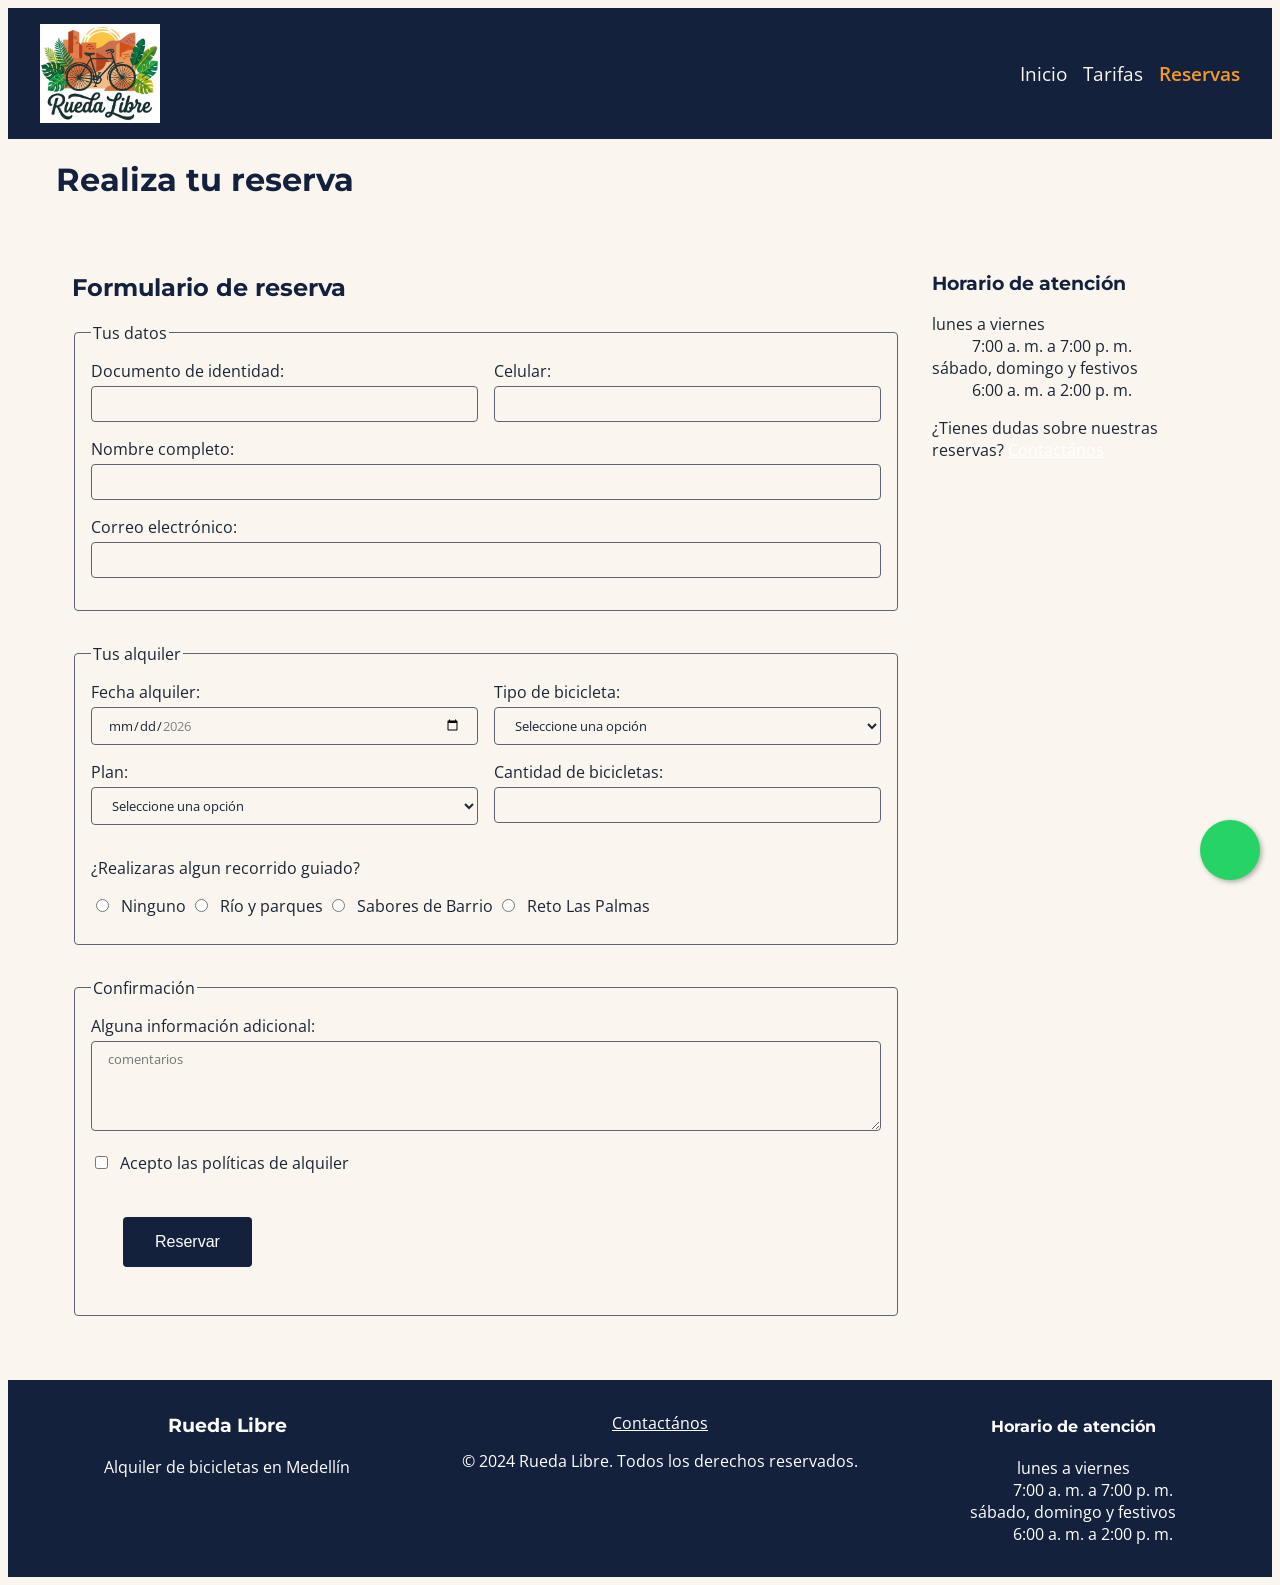
==== commit b7bf181f: "style(catalgo-bootstrap):footer, portada" ====
--- a/paginas/reservas.html
+++ b/paginas/reservas.html
@@ -122,9 +122,20 @@
         <div>
             <h3>Rueda Libre</h3>  
             <p>Alquiler de bicicletas en Medellín</p> 
+        </div> 
+        <div>      
+            <p><a href="mailto:info@ruedalibre.com">Contactános</a></p>
+            <p>© 2024 Rueda Libre. Todos los derechos reservados.</p>
+        </div> 
+        <div>
+            <h4>Horario de atención</h4>
+            <dl>
+                <dt>lunes a viernes</dt>
+                <dd>7:00 a. m. a 7:00 p. m.</dd>
+                <dt>sábado, domingo y festivos</dt>
+                <dd>6:00 a. m. a 2:00 p. m.</dd>
+            </dl>
         </div>
-        <p><a href="mailto:info@ruedalibre.com">Contactános</a></p>
-        <p>© 2024 Rueda Libre. Todos los derechos reservados.</p>
     </footer>
 </body>
 </html>
--- a/css/styles.css
+++ b/css/styles.css
@@ -41,8 +41,7 @@
 /* Header*/
 .header-principal{
     display: flex;
-    flex-direction: row;
-    justify-content: space-between;
+    flex-direction: column; /*cambio mobile fisrt*/
     align-items: center;
     padding: var(--espacio-pequeno) var(--espacio-mediano);
     text-align: center;
@@ -52,7 +51,7 @@
 }
 
 .logo{
-    max-width: 10%;
+    max-width: 120px; /*sigue siendo responsive porque es un max*/
     margin-bottom: var(--espacio-pequeno);
 }
 
@@ -68,16 +67,16 @@
 /*Organizacion footer*/
 footer{
   display:flex;
-  flex-direction: row;
-  justify-content: space-evenly;
-  align-items: flex-start;
+  flex-direction: column; /*cambio mobile fisrt*/
+  align-items: center;
+  gap: var(--espacio-mediano); /*cambio mobile fisrt*/
   padding: var(--espacio-mediano) 0;
   text-align: center;
   background-color: var(--color-titulos);
   color:#fff  
 }
 
-footer h3{
+footer h3, h4, a{
   color: #fff;
 }
 
@@ -118,8 +117,8 @@
 
 /*portada*/
 #portada {
-    display:grid;
-    grid-template-columns: 1fr 2fr;
+    display:flex; /*cambio mobile fisrt*/
+    flex-direction: column; /*cambio mobile fisrt*/
     gap: var(--espacio-mediano);
     align-items: center;
     padding: var(--espacio-grande) var(--espacio-mediano);
@@ -135,7 +134,7 @@
 /* tarjetas de servicios */
 #servicios {
     display: grid;
-    grid-template-columns: repeat(auto-fit, minmax(250px, 1fr)); 
+    grid-template-columns: 1fr; /*cambio mobile fisrt*/
     gap: var(--espacio-mediano); 
     padding: var(--espacio-grande) var(--espacio-mediano);
 }
@@ -153,15 +152,16 @@
 .servicio img{
   width: 100%;       /* Ocupa todo el ancho de la tarjeta */
   height: 200px;      /* Mantiene la proporción para que no se deforme */
+  object-fit: cover;
   display: block;
   border-radius: 4px; 
-  margin-bottom: var(--espacio-pequeno); /* Separación entre la imagen y el texto de la tarjeta */
+  margin-bottom: var(--espacio-pequeno); 
 }
 
 /*tarjetas de la flota*/
 #flota {
     display: grid;
-    grid-template-columns: repeat(auto-fit, minmax(250px, 1fr)); 
+    grid-template-columns: 1fr; /*cambio mobile fisrt*/
     gap: var(--espacio-mediano); 
     padding: var(--espacio-grande) var(--espacio-mediano);
 }
@@ -181,6 +181,7 @@
 #flota img {
     width: 100%; 
     height: 200px; 
+    object-fit: cover;
     border-radius: 4px; 
     margin-bottom: var(--espacio-pequeno); 
 }
@@ -197,9 +198,9 @@
 /*tarjetas recorridos*/
 #recorridos{
     display: grid;
-    grid-template-columns: repeat(auto-fit, minmax(250px, 1fr)); 
+    grid-template-columns: 1fr; /*cambio mobile fisrt*/
     gap: var(--espacio-mediano); 
-    padding: var(--espacio-grande) var(--espacio-mediano);n;
+    padding: var(--espacio-grande) var(--espacio-mediano);
 }
 
 #recorridos article {
@@ -218,6 +219,7 @@
 #recorridos img {
     width: 100%; 
     height: 200px; 
+    object-fit: cover;
     border-radius: 4px; 
     margin-bottom: var(--espacio-pequeno); 
 }
@@ -231,11 +233,18 @@
 
 
 /* tabla tarifas*/
+.contenedor_tabla {
+    width: 100%;
+    overflow-x: auto; /* Permite desplazamiento horizontal si la tabla es más ancha que el contenedor */
+    margin-bottom: var(--espacio-grande);
+}
+
 table {
   width: 100%;
   border-collapse: collapse; /* Une los bordes dobles de la tabla en una sola línea*/
   margin-bottom: var(--espacio-grande);
   font-family: inherit; /* Hereda la fuente del body */
+  white-space: nowrap; /* Evita que el contenido de las celdas se divida en varias líneas */
 }
 
 th, td {
@@ -336,10 +345,10 @@
 /*Pagina Reservas*/
 
 #reservas {
-    display:grid;
-    grid-template-columns: 3fr 1fr;
+    display:flex; /*cambio mobile fisrt*/
+    flex-direction: column; /*cambio mobile fisrt*/
     gap: var(--espacio-mediano);
-    align-items: start;
+    align-items: stretch; /*cambio mobile fisrt*/
     padding: var(--espacio-grande) var(--espacio-mediano);
     background-color: var(--color-fondo);
 }
@@ -409,4 +418,68 @@
   font-size: 1rem;
   cursor: pointer;
   margin:var(--espacio-grande)
-}+}
+
+/*  MEDIA QUERIES (Mobile-First) */
+
+/* TABLET (Desde 768px)*/
+@media (min-width: 768px) {
+
+  .header-principal {
+    flex-direction: row;
+    justify-content: space-between;
+    text-align: left;
+  }
+
+  .logo {
+    margin-bottom: 0;
+  }
+
+  footer {
+    flex-direction: row;
+    justify-content: space-evenly;
+    align-items: flex-start;
+  }
+
+ #portada {
+    display: grid;
+    grid-template-columns: 1fr 2fr;
+    align-items: center;
+  }
+  
+  /* Galerías (Servicios, Flota, Recorridos) */
+  #servicios,
+  #flota,
+  #recorridos {
+    grid-template-columns: repeat(auto-fit, minmax(260px, 1fr));
+  }
+
+  /* Reservas */
+  #reservas {
+    display: grid;
+    grid-template-columns: 3fr 1fr;
+    align-items: start;
+  }
+
+} 
+
+/* Escritorio (Desde 1200px) */
+@media (min-width: 1200px) {
+
+  /* Encabezado */
+  .header-principal {
+    padding: var(--espacio-mediano) var(--espacio-grande);
+  }
+
+  /* Portada */
+  #portada {
+    gap: var(--espacio-grande);
+    padding: var(--espacio-grande) 0;
+  }
+
+  
+  /* Reservas */
+  #reservas {
+    gap: var(--espacio-grande);
+  }
+}
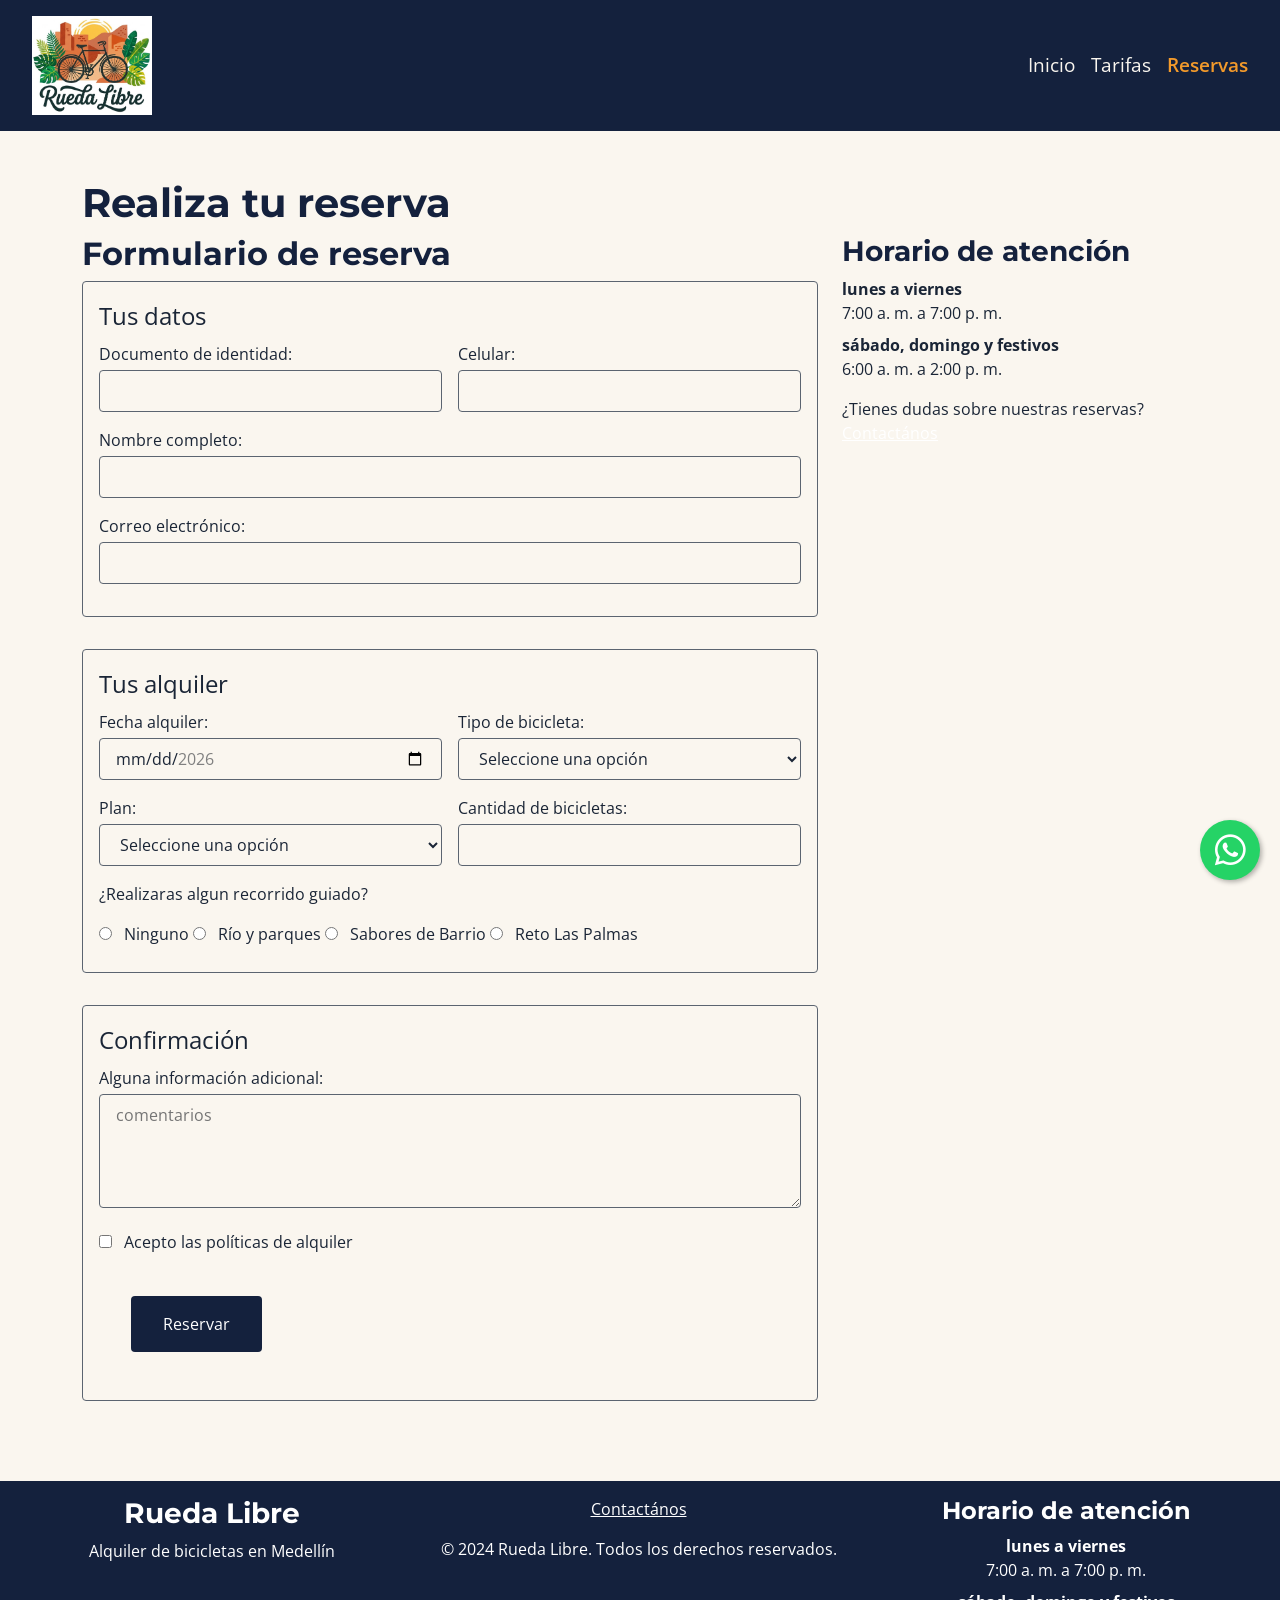
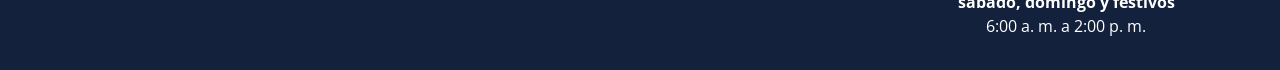
==== commit 68abac9b: "style(tarifas)=migracion a Bootstrap" ====
--- a/paginas/reservas.html
+++ b/paginas/reservas.html
@@ -10,8 +10,10 @@
     <link rel="preconnect" href="https://fonts.googleapis.com">
     <link rel="preconnect" href="https://fonts.gstatic.com" crossorigin>
     <link href="https://fonts.googleapis.com/css2?family=Montserrat:ital,wght@700&family=Open+Sans:ital,wght@400;600&display=swap" rel="stylesheet">
-    
+    <link rel="stylesheet" href="https://cdnjs.cloudflare.com/ajax/libs/font-awesome/6.5.1/css/all.min.css">
+
     <!-- enlace hoja de estilos -->
+    <link href="https://cdn.jsdelivr.net/npm/bootstrap@5.3.8/dist/css/bootstrap.min.css" rel="stylesheet">
     <link rel="stylesheet" href="../css/styles.css">
 </head>
 <body>
@@ -26,10 +28,10 @@
         </nav>
     </header>
 
-    <main>
+    <main class="container my-5">
         <h1>Realiza tu reserva</h1>
-        <section id="reservas">
-            <section>
+        <div class="row g-4">
+            <section class="col-12 col-md-8">
                 <header>
                     <h2>Formulario de reserva</h2>
                 </header>
@@ -103,7 +105,7 @@
                     </fieldset>
                 </form>
             </section>
-            <section>
+            <section class="col-12 col-md-4">
                 <header>
                     <h3>Horario de atención</h3>
                 </header>
@@ -115,7 +117,7 @@
                 </dl>
                 <p>¿Tienes dudas sobre nuestras reservas? <a href="mailto:info@ruedalibre.com">Contactános</a></p>
             </section>
-       </section>
+        </div>
     </main>
     <a href="https://wa.me/573000000000" target="_blank" class="btn-whatsapp" rel="noopener noreferrer"><i class="fab fa-whatsapp"></i></a>
     <footer>
@@ -137,5 +139,6 @@
             </dl>
         </div>
     </footer>
+    <script src="https://cdn.jsdelivr.net/npm/bootstrap@5.3.8/dist/js/bootstrap.bundle.min.js"></script>
 </body>
 </html>
--- a/css/styles.css
+++ b/css/styles.css
@@ -115,7 +115,7 @@
     color: var(--color-boton-principal);
 }
 
-/*portada*/
+/*portada se conserva porque todavia la usa tarifas y reservas*/
 #portada {
     display:flex; /*cambio mobile fisrt*/
     flex-direction: column; /*cambio mobile fisrt*/
@@ -159,78 +159,25 @@
 }
 
 /*tarjetas de la flota*/
-#flota {
-    display: grid;
-    grid-template-columns: 1fr; /*cambio mobile fisrt*/
-    gap: var(--espacio-mediano); 
-    padding: var(--espacio-grande) var(--espacio-mediano);
-}
-
-#flota article {
-    display: flex;
-    flex-direction: column;
-    justify-content: space-between;
-    border: 3px solid var(--color-boton-principal); 
-    border-radius: 8px; 
-    padding: var(--espacio-mediano); 
+.card{
     background-color: var(--color-fondo);
-    overflow: hidden; /*oculte todo el contenido que se desborde*/
-    box-shadow: 0 4px 6px rgba(0, 0, 0, 0.05); 
-}
-
-#flota img {
-    width: 100%; 
-    height: 200px; 
-    object-fit: cover;
-    border-radius: 4px; 
-    margin-bottom: var(--espacio-pequeno); 
-}
-
-#flota a {
-    display: inline-block;
-    width: 100%;
+    border:3px solid var(--color-boton-principal);
+    
+}
+
+.card-title{
+    font-family: var(--fuente-titulos);
+    color: var(--color-titulos);
+    font-weight: 700;
+}
+
+
+/*tarjetas recorridos*/
+.titulo-recorrido {
+    min-height: 4rem;
+    max-height: 4rem;
     text-align: center;
-    padding: var(--espacio-pequeno) var(--espacio-mediano);
-
-
-}
-
-/*tarjetas recorridos*/
-#recorridos{
-    display: grid;
-    grid-template-columns: 1fr; /*cambio mobile fisrt*/
-    gap: var(--espacio-mediano); 
-    padding: var(--espacio-grande) var(--espacio-mediano);
-}
-
-#recorridos article {
-    display: flex;
-    flex-direction: column;
-    justify-content: space-between;
-    border: 3px solid var(--color-boton-principal); 
-    border-radius: 8px; 
-    padding: var(--espacio-mediano); 
-    background-color: var(--color-fondo);
-    overflow: hidden; /*oculte todo el contenido que se desborde*/
-    box-shadow: 0 4px 6px rgba(0, 0, 0, 0.05); 
-}
-
-
-#recorridos img {
-    width: 100%; 
-    height: 200px; 
-    object-fit: cover;
-    border-radius: 4px; 
-    margin-bottom: var(--espacio-pequeno); 
-}
-
-#recorridos a {
-    display: inline-block;
-    width: 100%;
-    text-align: center;
-    padding: var(--espacio-pequeno) var(--espacio-mediano);
-}
-
+}
 
 /* tabla tarifas*/
 .contenedor_tabla {
@@ -343,16 +290,6 @@
 }
 
 /*Pagina Reservas*/
-
-#reservas {
-    display:flex; /*cambio mobile fisrt*/
-    flex-direction: column; /*cambio mobile fisrt*/
-    gap: var(--espacio-mediano);
-    align-items: stretch; /*cambio mobile fisrt*/
-    padding: var(--espacio-grande) var(--espacio-mediano);
-    background-color: var(--color-fondo);
-}
-
 /* Formulario */
 input, select, textarea {
     width: 100%;
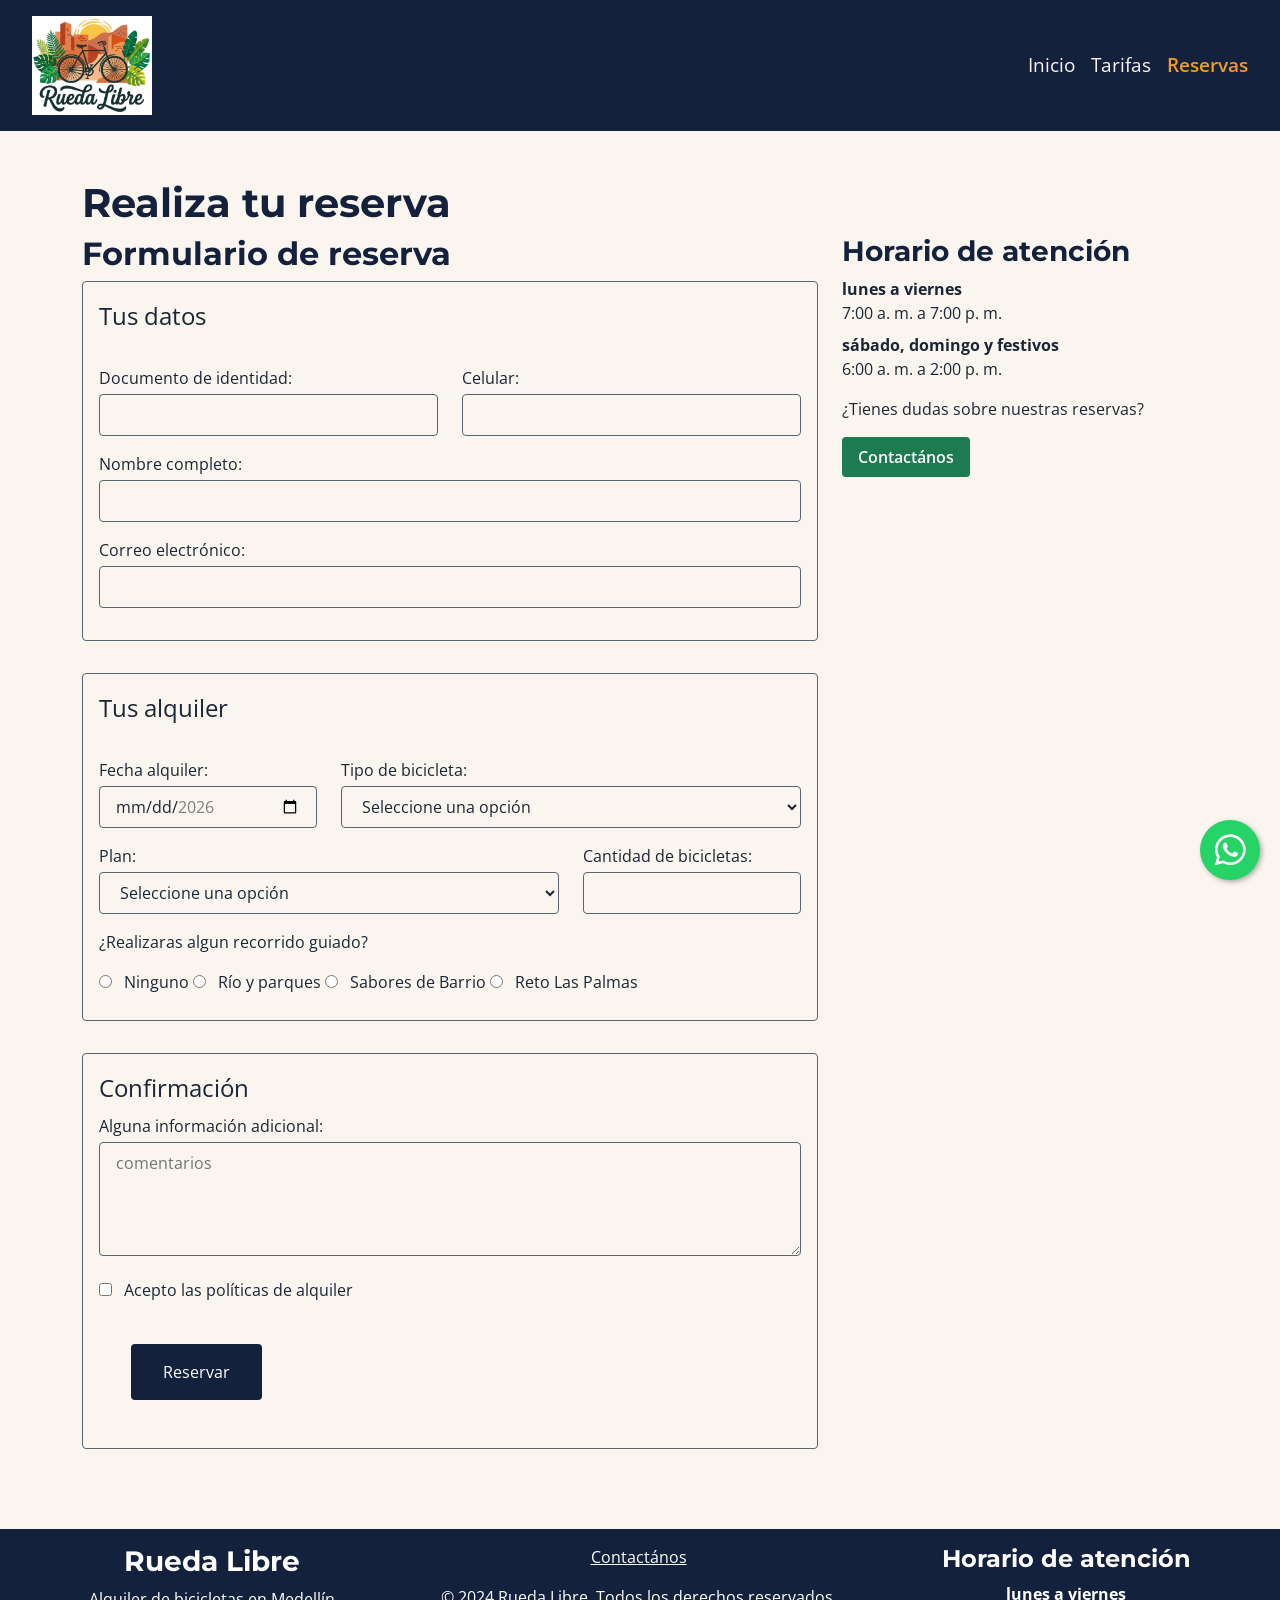
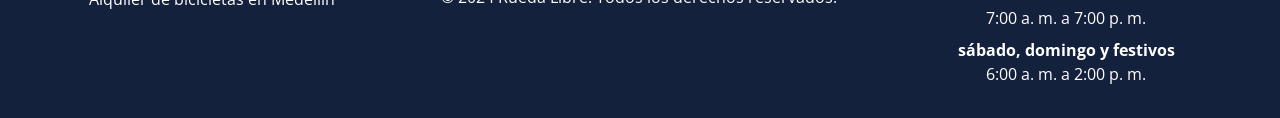
==== commit 70038aa8: "Style(reservas): migracion de reservas Bootastrap" ====
--- a/paginas/reservas.html
+++ b/paginas/reservas.html
@@ -38,12 +38,12 @@
                 <form method="post" action="#">
                     <fieldset>
                         <legend>Tus datos</legend>
-                        <div class="fila-formulario">
-                            <div class="campo">
+                        <div class="row g-4">
+                            <div class="col-12 col-md-6">
                                 <label for="documento">Documento de identidad:</label>
                                 <input type="text" inputmode="numeric" id="documento" name="documento" required minlength="6" maxlength="10" pattern="[0-9]{6,10}" title="Debe tener entre 6 y 10 dígitos numéricos">
                             </div>
-                            <div class="campo">
+                            <div class="col-12 col-md-6">
                                 <label for="celular">Celular:</label>
                                 <input type="tel" id="celular" name="celular" required maxlength="10" pattern="3[0-9]{9}" title="Debe comenzar con 3 y tener 10 dígitos numéricos">
                             </div>
@@ -55,12 +55,12 @@
                     </fieldset>
                     <fieldset>
                         <legend>Tus alquiler</legend>
-                        <div class="fila-formulario">
-                            <div class="campo">
+                        <div class="row g-4">
+                            <div class="col-12 col-md-4">
                                 <label   label for="fecha">Fecha alquiler:</label>
                                 <input type="date" id="fecha" name="fecha" required min="2026-11-01" max="2026-12-31"><br>
                             </div>
-                            <div class="campo">
+                            <div class="col-12 col-md-8">
                                 <label for="bicicleta">Tipo de bicicleta:</label>
                                 <select id="bicicleta" name="bicicleta" required>
                                 <option value="">Seleccione una opción</option>
@@ -70,8 +70,8 @@
                                 </select><br>
                             </div>
                         </div>
-                        <div class="fila-formulario">
-                            <div class="campo">
+                        <div class="row g-4">
+                            <div class="col-12 col-md-8">
                                 <label for="plan">Plan:</label>
                                 <select id="plan" name="plan" required>
                                 <option value="">Seleccione una opción</option>
@@ -80,7 +80,7 @@
                                 <option value="dia">Plan por día</option>
                                 </select>
                             </div>
-                            <div class="campo">
+                            <div class="col-12 col-md-4">
                                 <label for="cantidad">Cantidad de bicicletas:</label>
                                 <input type="number" id="cantidad" name="cantidad" required min="1" max="6">
                             </div>
@@ -115,7 +115,8 @@
                     <dt>sábado, domingo y festivos</dt>
                     <dd>6:00 a. m. a 2:00 p. m.</dd>
                 </dl>
-                <p>¿Tienes dudas sobre nuestras reservas? <a href="mailto:info@ruedalibre.com">Contactános</a></p>
+                <p>¿Tienes dudas sobre nuestras reservas?</p>
+                <a href="mailto:info@ruedalibre.com" class="btn-reservar">Contactános</a>
             </section>
         </div>
     </main>
--- a/css/styles.css
+++ b/css/styles.css
@@ -335,17 +335,6 @@
   border-radius: 4px;
 }
 
-.fila-formulario {
-  display: flex;
-  flex-wrap: wrap; /* Permite que los elementos se muevan a la siguiente línea si no caben */
-  gap: var(--espacio-mediano); /* Espacio entre los elementos */
-}
-
-.campo {
-  flex: 1;     /* Hace que ambos campos crezcan por igual y abarquen todo el ancho */
-  width: 100%;
-}
-
 button[type="submit"] {
   padding: var(--espacio-mediano) var(--espacio-grande);
   background-color: var(--color-titulos);
